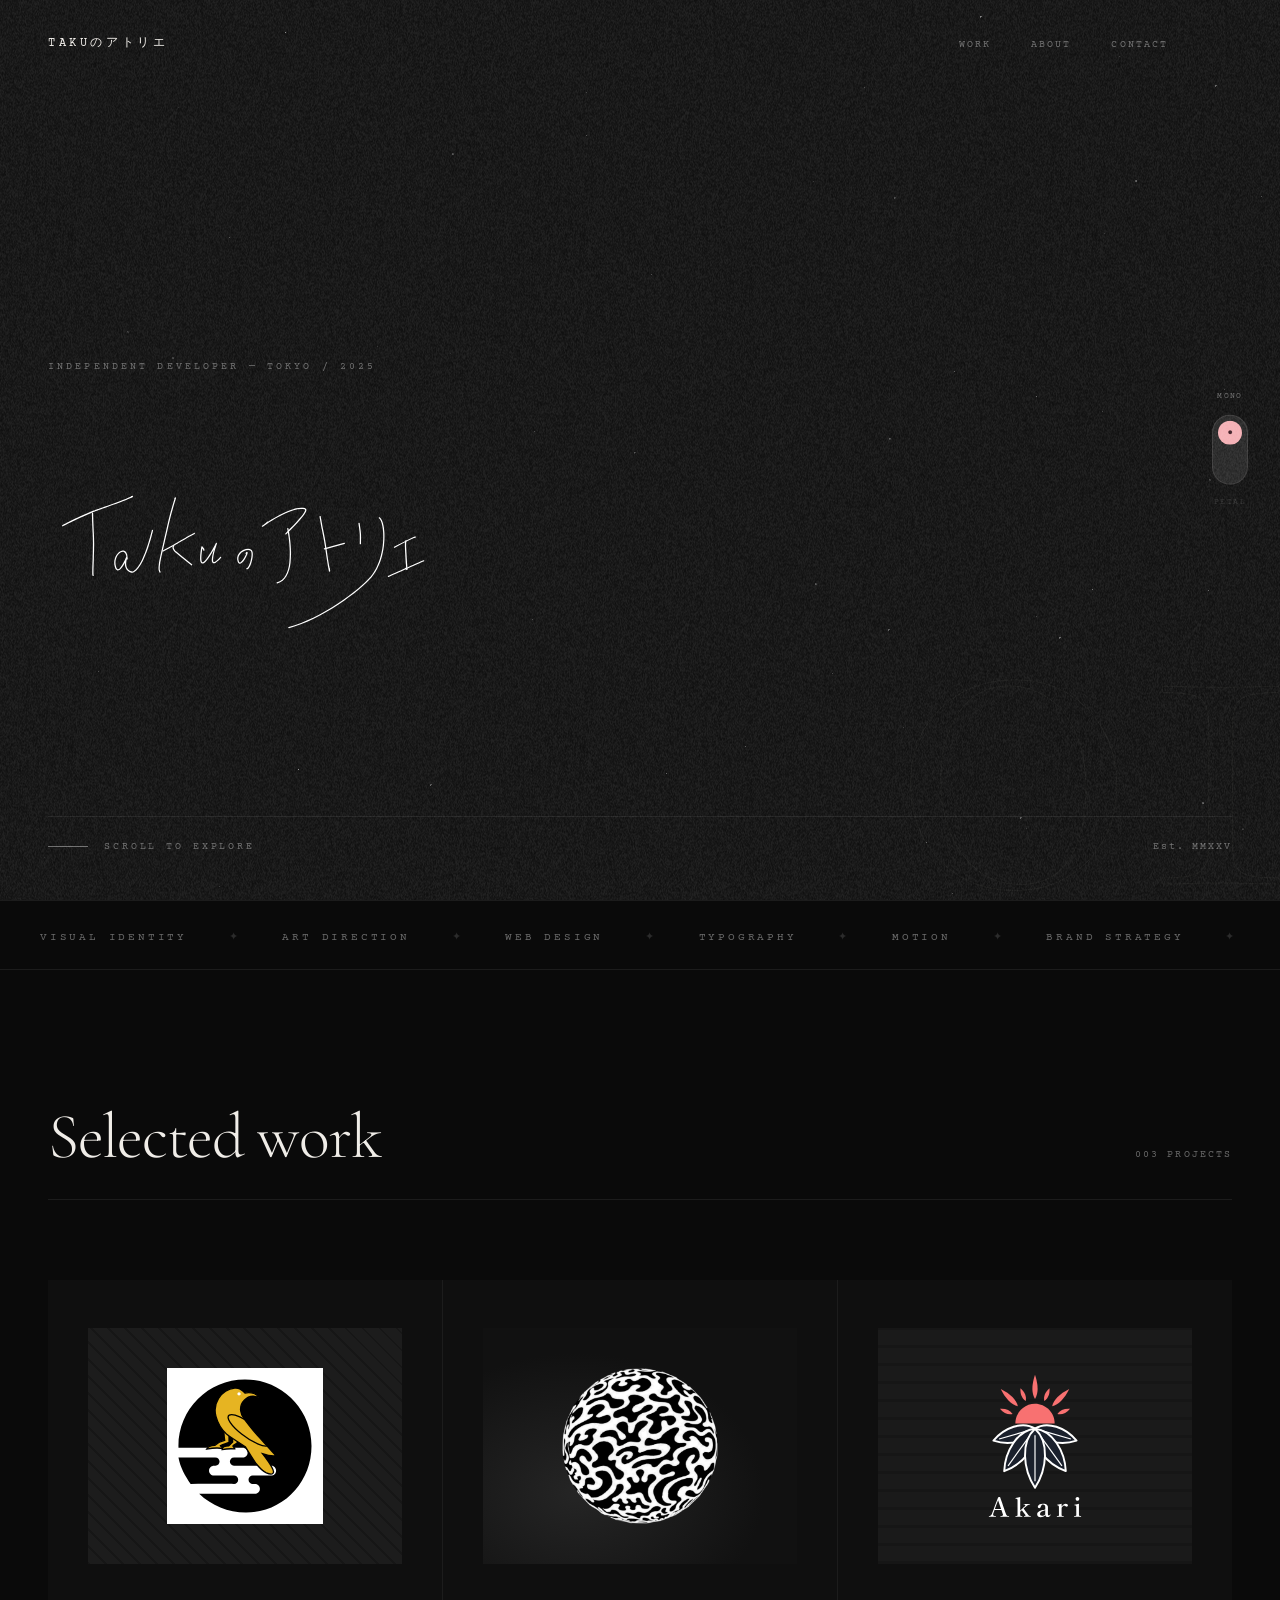
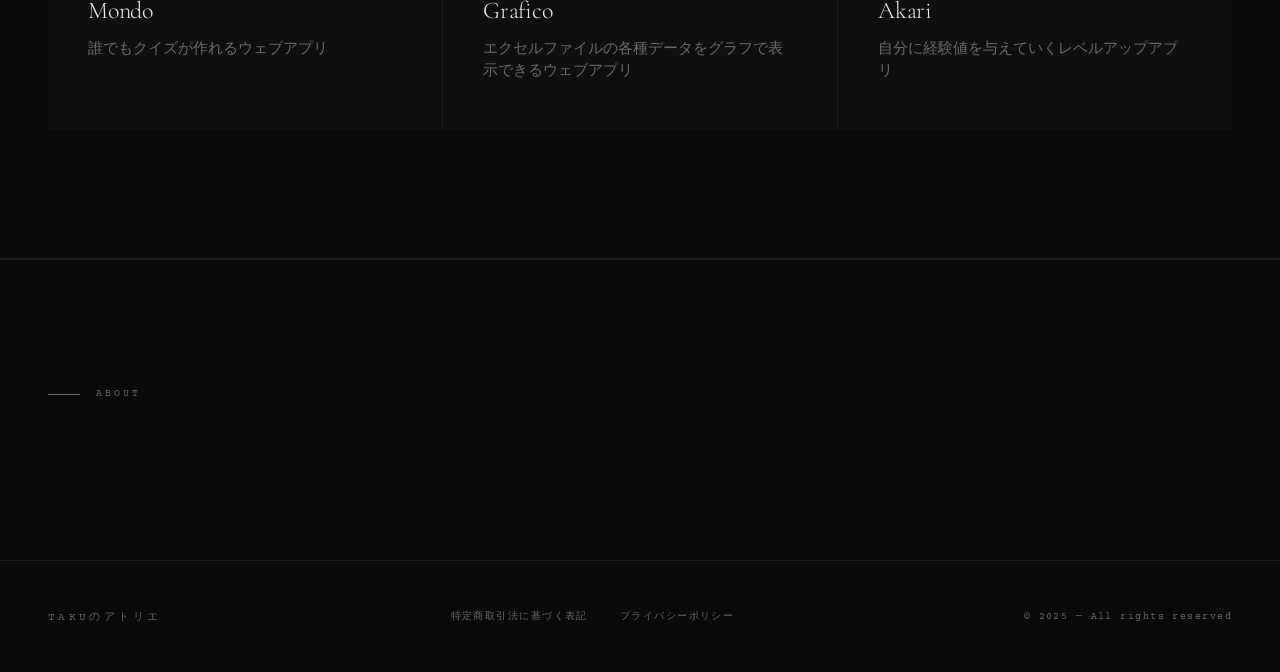
==== static/index.html @ 3f468be1 "Remove about section text and add observability configuration to wrangler.toml" ====
<!DOCTYPE html>
<html lang="ja" data-theme="mono">
<head>
<meta charset="UTF-8">
<meta name="viewport" content="width=device-width, initial-scale=1.0">
<title>Takuのアトリエ</title>
<link rel="icon" type="image/svg+xml" href="assets/taku_atelier_favicon.svg">
<link rel="stylesheet" href="common.css">
<style>
  @import url('https://fonts.googleapis.com/css2?family=Cormorant+Garamond:ital,wght@0,300;0,400;1,300&family=Courier+Prime:ital@0;1&display=swap');

  *, *::before, *::after { box-sizing: border-box; margin: 0; padding: 0; }

  /* ════════════════════════════════════
     THEME TOKENS
  ════════════════════════════════════ */
  :root {
    --dur: 0.7s;
    --ease: cubic-bezier(0.16, 1, 0.3, 1);
  }

  /* — Mono (dark) — */
  [data-theme="mono"] {
    --bg:        #0a0a0a;
    --bg-card:   #0f0f0f;
    --bg-hover:  #141414;
    --fg:        #f0ede8;
    --fg-mid:    #6a6a6a;
    --fg-light:  #c8c4bc;
    --border:    rgba(240,237,232,0.08);
    --border-md: rgba(240,237,232,0.12);
    --stroke:    rgba(240,237,232,0.04);
    --accent:    #f0ede8;
    --grain-op:  0.55;
    --card-img1: repeating-linear-gradient(45deg,#161616 0px,#161616 2px,#1c1c1c 2px,#1c1c1c 12px);
    --card-img2: radial-gradient(ellipse at 30% 70%, #252525, #111 60%);
    --card-img3: repeating-linear-gradient(0deg,#161616 0px,#161616 3px,#1a1a1a 3px,#1a1a1a 18px);
    --toggle-bg: #1e1e1e;
    --toggle-label: #888;
    --pill-bg: #f4aeb3;
    --pill-fg: #3a1820;
  }

  /* — Petal (pink) — */
  [data-theme="petal"] {
    --bg:        #faf0f1;
    --bg-card:   #f7e8ea;
    --bg-hover:  #f0dde0;
    --fg:        #2a1215;
    --fg-mid:    #9e7a7e;
    --fg-light:  #6b4048;
    --border:    rgba(42,18,21,0.08);
    --border-md: rgba(42,18,21,0.14);
    --stroke:    rgba(244,174,179,0.25);
    --accent:    #c2687a;
    --grain-op:  0.35;
    --card-img1: repeating-linear-gradient(45deg,#f0d8da 0px,#f0d8da 2px,#e8cdd0 2px,#e8cdd0 12px);
    --card-img2: radial-gradient(ellipse at 30% 70%, #f4c4c8, #edd8db 60%);
    --card-img3: repeating-linear-gradient(0deg,#f0d8da 0px,#f0d8da 3px,#e8cdd0 3px,#e8cdd0 18px);
    --toggle-bg: #f4aeb3;
    --toggle-label: #8b5058;
    --pill-bg: #2a1215;
    --pill-fg: #f4aeb3;
  }

  html { scroll-behavior: smooth; }

  body {
    background: var(--bg);
    color: var(--fg);
    font-family: 'Cormorant Garamond', Georgia, serif;
    font-weight: 300;
    overflow-x: hidden;
    transition: background var(--dur) var(--ease), color var(--dur) var(--ease);
  }

  /* ── Grain canvas ── */
  #grain-canvas {
    position: fixed;
    inset: 0;
    width: 100%;
    height: 100%;
    pointer-events: none;
    z-index: 9998;
    mix-blend-mode: screen;
    transition: opacity var(--dur);
  }
  [data-theme="mono"]  #grain-canvas { opacity: 0.13; }
  [data-theme="petal"] #grain-canvas { opacity: 0.08; }

  /* ── Dust canvas ── */
  #dust-canvas {
    position: fixed;
    inset: 0;
    width: 100%;
    height: 100%;
    pointer-events: none;
    z-index: 9999;
    mix-blend-mode: screen;
    transition: opacity var(--dur);
  }
  [data-theme="mono"]  #dust-canvas { opacity: 0.75; }
  [data-theme="petal"] #dust-canvas { opacity: 0.45; }

  /* ════════════════════════════════════
     THEME TOGGLE
  ════════════════════════════════════ */
  .theme-toggle {
    position: fixed;
    top: 50%;
    right: 2rem;
    transform: translateY(-50%);
    z-index: 500;
    display: flex;
    flex-direction: column;
    align-items: center;
    gap: 0.75rem;
  }

  .toggle-track {
    width: 36px;
    height: 70px;
    background: var(--toggle-bg);
    border-radius: 18px;
    position: relative;
    border: 1px solid var(--border-md);
    transition: background var(--dur) var(--ease), border-color var(--dur) var(--ease);
    overflow: hidden;
  }

  .toggle-track::before {
    content: '';
    position: absolute;
    inset: 0;
    background-image: url("data:image/svg+xml,%3Csvg xmlns='http://www.w3.org/2000/svg' width='100' height='100'%3E%3Cfilter id='n'%3E%3CfeTurbulence type='fractalNoise' baseFrequency='0.9' numOctaves='3'/%3E%3CfeColorMatrix type='saturate' values='0'/%3E%3C/filter%3E%3Crect width='100' height='100' filter='url(%23n)' opacity='0.12'/%3E%3C/svg%3E");
    opacity: 0.4;
    pointer-events: none;
  }

  .toggle-pill {
    position: absolute;
    width: 24px;
    height: 24px;
    border-radius: 50%;
    background: var(--pill-bg);
    left: 5px;
    top: 5px;
    transition: transform var(--dur) var(--ease), background var(--dur) var(--ease);
    display: flex;
    align-items: center;
    justify-content: center;
    font-size: 9px;
    color: var(--pill-fg);
    font-family: 'Courier Prime', monospace;
    font-weight: bold;
    letter-spacing: -0.05em;
    transition: transform var(--dur) var(--ease), background var(--dur) var(--ease), color var(--dur) var(--ease);
  }

  [data-theme="petal"] .toggle-pill {
    transform: translateY(36px);
  }

  .toggle-label {
    font-family: 'Courier Prime', monospace;
    font-size: 0.5rem;
    letter-spacing: 0.2em;
    text-transform: uppercase;
    color: var(--fg-mid);
    writing-mode: vertical-rl;
    transition: color var(--dur) var(--ease);
    white-space: nowrap;
  }

  /* Nav base styles (nav, .nav-logo, .nav-links) now live in common.css */

  /* ── Hero ── */
  .hero {
    min-height: 100vh;
    display: grid;
    grid-template-rows: 1fr auto;
    padding: 0 3rem 3rem;
    position: relative;
    overflow: hidden;
  }

  .hero-content {
    display: flex;
    flex-direction: column;
    justify-content: flex-end;
    padding-bottom: 4rem;
  }

  .hero-eyebrow {
    font-family: 'Courier Prime', monospace;
    font-size: 0.65rem;
    letter-spacing: 0.3em;
    text-transform: uppercase;
    color: var(--fg-mid);
    margin-bottom: 2rem;
    opacity: 0;
    animation: fadeUp 1s 0.3s forwards;
    transition: color var(--dur) var(--ease);
  }

  .hero-title {
    font-size: clamp(4rem, 12vw, 10rem);
    font-weight: 300;
    line-height: 0.88;
    letter-spacing: -0.02em;
    margin-bottom: 3rem;
  }

  .hero-title .line { display: block; overflow: hidden; }

  .hero-title .line span {
    display: block;
    opacity: 0;
    transform: translateY(100%);
    animation: slideUp 1s cubic-bezier(0.16,1,0.3,1) forwards;
  }

  .hero-title .line:nth-child(1) span { animation-delay: 0.5s; }
  .hero-title .line:nth-child(2) span { animation-delay: 0.65s; }

  /* ── Hero logo image (replaces "silence." line) ── */
  .hero-logo-img {
    display: block;
    width: 33vw;
    height: auto;
  }

  .hero-desc {
    max-width: 380px;
    font-size: 1rem;
    line-height: 1.8;
    color: var(--fg-light);
    opacity: 0;
    animation: fadeUp 1s 1.1s forwards;
    transition: color var(--dur) var(--ease);
  }

  .hero-bar {
    display: flex;
    justify-content: space-between;
    align-items: flex-end;
    border-top: 1px solid var(--border);
    padding-top: 1.5rem;
    opacity: 0;
    animation: fadeUp 1s 1.3s forwards;
    transition: border-color var(--dur) var(--ease);
  }

  .hero-scroll {
    font-family: 'Courier Prime', monospace;
    font-size: 0.6rem;
    letter-spacing: 0.3em;
    text-transform: uppercase;
    color: var(--fg-mid);
    display: flex;
    align-items: center;
    gap: 1rem;
    transition: color var(--dur) var(--ease);
  }

  .hero-scroll::before {
    content: '';
    display: block;
    width: 40px;
    height: 1px;
    background: var(--fg-mid);
    transform-origin: left;
    transition: background var(--dur) var(--ease);
  }

  .hero-year {
    font-family: 'Courier Prime', monospace;
    font-size: 0.6rem;
    letter-spacing: 0.2em;
    color: var(--fg-mid);
    transition: color var(--dur) var(--ease);
  }

  .bg-number {
    position: absolute;
    right: -0.05em;
    bottom: -0.15em;
    font-size: clamp(18rem, 40vw, 36rem);
    font-weight: 300;
    color: transparent;
    -webkit-text-stroke: 1px var(--stroke);
    line-height: 1;
    pointer-events: none;
    user-select: none;
    transition: -webkit-text-stroke-color var(--dur) var(--ease);
  }

  /* ── Marquee ── */
  .marquee-wrap {
    border-top: 1px solid var(--border);
    border-bottom: 1px solid var(--border);
    padding: 1.5rem 0;
    overflow: hidden;
    white-space: nowrap;
    transition: border-color var(--dur) var(--ease);
  }

  .marquee-track {
    display: inline-flex;
    animation: marquee 18s linear infinite;
  }

  .marquee-item {
    font-size: 0.7rem;
    letter-spacing: 0.25em;
    text-transform: uppercase;
    color: var(--fg-mid);
    padding: 0 2.5rem;
    font-family: 'Courier Prime', monospace;
    transition: color var(--dur) var(--ease);
  }

  .marquee-item span { margin: 0 2rem; opacity: 0.35; }

  @keyframes marquee {
    from { transform: translateX(0); }
    to { transform: translateX(-50%); }
  }

  /* ── Work Section ── */
  .section {
    padding: 8rem 3rem;
    position: relative;
  }

  .section-header {
    display: flex;
    justify-content: space-between;
    align-items: baseline;
    margin-bottom: 5rem;
    border-bottom: 1px solid var(--border);
    padding-bottom: 1.5rem;
    transition: border-color var(--dur) var(--ease);
  }

  .section-title {
    font-size: clamp(2.5rem, 5vw, 4rem);
    font-weight: 300;
    letter-spacing: -0.02em;
  }

  .section-count {
    font-family: 'Courier Prime', monospace;
    font-size: 0.65rem;
    letter-spacing: 0.2em;
    color: var(--fg-mid);
    transition: color var(--dur) var(--ease);
  }

  .works-grid {
    display: grid;
    grid-template-columns: repeat(3, 1fr);
    gap: 1px;
    background: var(--border);
    transition: background var(--dur) var(--ease);
  }

  .work-item {
    background: var(--bg-card);
    padding: 3rem 2.5rem;
    position: relative;
    overflow: hidden;
    display: block;
    color: inherit;
    text-decoration: none;
    transition: background var(--dur) var(--ease);
  }

  .work-item:hover { background: var(--bg-hover); }

  .work-item::after {
    content: '→';
    position: absolute;
    bottom: 2.5rem; right: 2.5rem;
    font-size: 1.2rem;
    opacity: 0;
    transform: translate(-8px, 8px);
    transition: opacity 0.3s, transform 0.3s;
    color: var(--accent);
  }

  .work-item:hover::after { opacity: 1; transform: translate(0,0); }

  .work-num {
    font-family: 'Courier Prime', monospace;
    font-size: 0.6rem;
    letter-spacing: 0.2em;
    color: var(--fg-mid);
    margin-bottom: 4rem;
    display: block;
    transition: color var(--dur) var(--ease);
  }

  .work-img {
    width: 100%;
    aspect-ratio: 4/3;
    margin-bottom: 2rem;
    position: relative;
    overflow: hidden;
    transition: all var(--dur) var(--ease);
  }

  .work-item:nth-child(1) .work-img { background: var(--card-img1); }
  .work-item:nth-child(2) .work-img { background: var(--card-img2); }
  .work-item:nth-child(3) .work-img { background: var(--card-img3); }

  .work-img img {
    width: 100%;
    height: 100%;
    object-fit: contain;
    padding: 2.5rem;
    display: block;
  }

  .work-title {
    font-size: 1.5rem;
    font-weight: 300;
    margin-bottom: 0.5rem;
    letter-spacing: -0.01em;
  }

  .work-tag {
    font-family: 'Courier Prime', monospace;
    font-size: 0.6rem;
    letter-spacing: 0.2em;
    color: var(--fg-mid);
    text-transform: uppercase;
    transition: color var(--dur) var(--ease);
  }

  .work-desc {
    font-size: 0.95rem;
    font-weight: 300;
    line-height: 1.5;
    color: var(--fg-mid);
    margin-top: 0.75rem;
    transition: color var(--dur) var(--ease);
  }

  /* ── About ── */
  .about-strip {
    padding: 8rem 3rem;
    display: grid;
    grid-template-columns: 1fr 1fr;
    gap: 8rem;
    align-items: center;
    border-top: 1px solid var(--border);
    transition: border-color var(--dur) var(--ease);
  }

  .about-left { position: sticky; top: 4rem; }

  .about-label {
    font-family: 'Courier Prime', monospace;
    font-size: 0.65rem;
    letter-spacing: 0.3em;
    text-transform: uppercase;
    color: var(--fg-mid);
    margin-bottom: 2rem;
    display: flex;
    align-items: center;
    gap: 1rem;
    transition: color var(--dur) var(--ease);
  }

  .about-label::before {
    content: '';
    display: inline-block;
    width: 2rem;
    height: 1px;
    background: var(--fg-mid);
    transition: background var(--dur) var(--ease);
  }

  .about-heading {
    font-size: clamp(2.5rem, 4vw, 3.5rem);
    font-weight: 300;
    line-height: 1.1;
    letter-spacing: -0.02em;
  }

  .about-heading em {
    font-style: italic;
    color: var(--fg-light);
    transition: color var(--dur) var(--ease);
  }

  .about-right p {
    font-size: 1.05rem;
    line-height: 1.9;
    color: var(--fg-light);
    margin-bottom: 2rem;
    transition: color var(--dur) var(--ease);
  }

  .about-right p:last-child { margin-bottom: 0; }

  /* ── Footer ── */
  footer {
    border-top: 1px solid var(--border);
    transition: border-color var(--dur) var(--ease);
  }

  /* ── Animations ── */
  @keyframes fadeUp {
    from { opacity: 0; transform: translateY(20px); }
    to   { opacity: 1; transform: translateY(0); }
  }

  @keyframes slideUp {
    from { opacity: 0; transform: translateY(100%); }
    to   { opacity: 1; transform: translateY(0); }
  }

  /* ── Scroll reveal ── */
  .reveal {
    opacity: 0;
    transform: translateY(30px);
    transition: opacity 0.8s var(--ease), transform 0.8s var(--ease);
  }
  .reveal.visible { opacity: 1; transform: none; }
  .reveal:nth-child(2) { transition-delay: 0.1s; }
  .reveal:nth-child(3) { transition-delay: 0.2s; }

  [data-theme="petal"] .bg-number {
    -webkit-text-stroke: 1px rgba(194,104,122,0.12);
  }
</style>
</head>
<body>

<canvas id="grain-canvas"></canvas>
<canvas id="dust-canvas"></canvas>
<!-- Theme Toggle -->
<div class="theme-toggle" id="themeToggle" title="テーマ切り替え">
  <div class="theme-badge" id="badgeTop">Mono</div>
  <div class="toggle-track" id="toggleTrack">
    <div class="toggle-pill" id="togglePill">●</div>
  </div>
  <div class="theme-badge" id="badgeBot">Petal</div>
</div>

<!-- Nav -->
<nav>
  <a href="#" class="nav-logo">Takuのアトリエ</a>
  <ul class="nav-links">
    <li><a href="#work">Work</a></li>
    <li><a href="about.html">About</a></li>
    <li><a href="contact.html">Contact</a></li>
  </ul>
</nav>

<!-- Hero -->
<section class="hero">
  <div class="hero-content">
    <p class="hero-eyebrow">Independent Developer — Tokyo / 2025</p>
    <h1 class="hero-title">
      <span class="line"><img src="assets/taku_atelier-white.svg" alt="Taku Atelier logo" class="hero-logo-img"></span>
    </h1>
  </div>
  <div class="hero-bar">
    <div class="hero-scroll">Scroll to explore</div>
    <div class="hero-year">Est. MMXXV</div>
  </div>
  <div class="bg-number">01</div>
</section>

<!-- Marquee -->
<div class="marquee-wrap">
  <div class="marquee-track">
    <div class="marquee-item">Visual Identity <span>✦</span> Art Direction <span>✦</span> Web Design <span>✦</span> Typography <span>✦</span> Motion <span>✦</span> Brand Strategy <span>✦</span></div>
    <div class="marquee-item">Visual Identity <span>✦</span> Art Direction <span>✦</span> Web Design <span>✦</span> Typography <span>✦</span> Motion <span>✦</span> Brand Strategy <span>✦</span></div>
  </div>
</div>
<!-- Work -->
<section class="section" id="work">
  <div class="section-header">
    <h2 class="section-title">Selected work</h2>
    <span class="section-count">003 Projects</span>
  </div>
  <div class="works-grid">
    <div class="work-item reveal">
      <div class="work-img"><img src="assets/images/work/mondo/mondo_logo_copy.svg" alt="Mondo"></div>
      <h3 class="work-title">Mondo</h3>
      <p class="work-desc">誰でもクイズが作れるウェブアプリ</p>
    </div>
    <a class="work-item reveal" href="https://chart-generator-eight.vercel.app/" target="_blank" rel="noopener noreferrer">
      <div class="work-img"><img src="assets/images/work/grafico/grafico_logo_copy.svg" alt="Grafico"></div>
      <h3 class="work-title">Grafico</h3>
      <p class="work-desc">エクセルファイルの各種データをグラフで表示できるウェブアプリ</p>
    </a>
    <a class="work-item reveal" href="https://akari-le.com" target="_blank" rel="noopener noreferrer">
      <div class="work-img"><img src="assets/images/work/akari/akari_logo_full_fwhite_copy.svg" alt="Akari"></div>
      <h3 class="work-title">Akari</h3>
      <p class="work-desc">自分に経験値を与えていくレベルアップアプリ</p>
    </a>
  </div>
</section>

<!-- About -->
<div class="about-strip" id="about">
  <div class="about-left reveal">
    <p class="about-label">About</p>
  </div>
  <div class="about-right">

  </div>
</div>

<!-- Footer -->
<footer>
  <div class="footer-logo">Takuのアトリエ</div>
  <div class="footer-links">
    <a href="tokushoho.html">特定商取引法に基づく表記</a>
    <a href="privacy.html">プライバシーポリシー</a>
  </div>
  <div class="footer-copy">© 2025 — All rights reserved</div>
</footer>

<script>
  /* ════════════════════════════════
     GRAIN — softened pixel noise
  ════════════════════════════════ */
  const grainCanvas = document.getElementById('grain-canvas');
  const gctx = grainCanvas.getContext('2d');
  let grainW = 0, grainH = 0;

  const TILE = 512;
  const offA = new OffscreenCanvas(TILE, TILE);
  const offB = new OffscreenCanvas(TILE, TILE);
  const tctxA = offA.getContext('2d');
  const tctxB = offB.getContext('2d');

  function bakeNoiseTile(ctx) {
    const id = ctx.createImageData(TILE, TILE);
    const d  = id.data;
    for (let i = 0; i < d.length; i += 4) {
      // softer: bias toward mid-grays, not full white
      const v = (Math.random() * 180 + 30) | 0;
      d[i] = d[i+1] = d[i+2] = v;
      d[i+3] = 255;
    }
    ctx.putImageData(id, 0, 0);
  }

  function resizeGrain() {
    grainW = grainCanvas.width  = window.innerWidth;
    grainH = grainCanvas.height = window.innerHeight;
  }

  let grainFrame = 0;
  function drawGrain() {
    grainFrame++;
    const src = (grainFrame % 2 === 0) ? offA : offB;
    if (grainFrame % 2 === 0) bakeNoiseTile(tctxB);
    else                       bakeNoiseTile(tctxA);

    const pat = gctx.createPattern(src, 'repeat');
    gctx.clearRect(0, 0, grainW, grainH);
    gctx.save();
    gctx.translate((Math.random() - 0.5) * 4, (Math.random() - 0.5) * 4);
    gctx.fillStyle = pat;
    gctx.fillRect(-6, -6, grainW + 12, grainH + 12);
    gctx.restore();
  }

  window.addEventListener('resize', resizeGrain);
  resizeGrain();
  bakeNoiseTile(tctxA);
  bakeNoiseTile(tctxB);

  /* ════════════════════════════════════════════
     FILM DUST — noise-texture instantaneous
     毎フレーム ImageData に直接焼き込む方式。
     スポット・斑点・スクラッチすべてピクセル単位。
  ════════════════════════════════════════════ */
  const dustCanvas = document.getElementById('dust-canvas');
  const dctx = dustCanvas.getContext('2d');
  let dustW = 0, dustH = 0;
  let dustID = null; // reusable ImageData

  function resizeDust() {
    dustW = dustCanvas.width  = window.innerWidth;
    dustH = dustCanvas.height = window.innerHeight;
    dustID = dctx.createImageData(dustW, dustH);
  }

  // ── Scratch state (persists across frames) ──
  const MAX_SCRATCHES = 4;
  const scratches = [];

  function maybeSpawnScratch() {
    if (scratches.length < MAX_SCRATCHES && Math.random() < 0.005) {
      const x = (Math.random() * dustW) | 0;
      scratches.push({
        x,
        life:    (Math.random() * 5 + 1) | 0,   // 1–6 frames — almost instant
        age:     0,
        width:   Math.random() < 0.6 ? 1 : 2,
        brightness: Math.random() * 140 + 80,    // 80–220
        warp:    (Math.random() - 0.5) * 0.8,    // slight x drift per row
      });
    }
  }

  // ── Spot-blotch state (1-frame flashes) ──
  // Each frame we decide fresh how many spots to paint — no persistence needed.

  // ── Vignette: pre-baked as a Float32 alpha mask ──
  let vignetteMask = null;
  function bakeVignette() {
    vignetteMask = new Float32Array(dustW * dustH);
    const cx = dustW / 2, cy = dustH / 2;
    const maxR = Math.sqrt(cx * cx + cy * cy);
    for (let y = 0; y < dustH; y++) {
      for (let x = 0; x < dustW; x++) {
        const dx = x - cx, dy = y - cy;
        const d  = Math.sqrt(dx * dx + dy * dy) / maxR;
        // starts darkening at ~65% radius
        const v  = d < 0.65 ? 0 : Math.min(1, ((d - 0.65) / 0.35) ** 1.6) * 0.58;
        vignetteMask[y * dustW + x] = v;
      }
    }
  }

  // ── Main draw ──
  let dustFrame = 0;

  function drawDust() {
    dustFrame++;
    const d = dustID.data;

    // 1. Clear to transparent black
    d.fill(0);

    // 2. Noise-based instantaneous dust blotches
    //    Sparse hot pixels that change every frame — "chemical" grain look
    const SPOT_DENSITY = 0.000055; // fraction of pixels that can pop
    const totalPx = dustW * dustH;
    const spotCount = (totalPx * SPOT_DENSITY * (Math.random() * 0.7 + 0.4)) | 0;

    for (let s = 0; s < spotCount; s++) {
      const px = (Math.random() * totalPx) | 0;
      // size: 70% single pixel, 20% 2x2 blob, 10% irregular 3-pixel cluster
      const roll = Math.random();
      const bright = (Math.random() * 160 + 80) | 0; // 80–240

      if (roll < 0.70) {
        // single hot pixel
        const i = px * 4;
        if (i + 3 < d.length) {
          d[i] = d[i+1] = d[i+2] = bright;
          d[i+3] = (Math.random() * 180 + 60) | 0;
        }
      } else if (roll < 0.90) {
        // 2×2 blob
        const bx = px % dustW, by = (px / dustW) | 0;
        for (let dy = 0; dy < 2; dy++) {
          for (let dx = 0; dx < 2; dx++) {
            const nx = bx + dx, ny = by + dy;
            if (nx < dustW && ny < dustH) {
              const i = (ny * dustW + nx) * 4;
              d[i] = d[i+1] = d[i+2] = bright;
              d[i+3] = (Math.random() * 140 + 60) | 0;
            }
          }
        }
      } else {
        // irregular 3-pixel L-shape cluster
        const bx = px % dustW, by = (px / dustW) | 0;
        const offsets = [[0,0],[1,0],[0,1]];
        for (const [dx, dy] of offsets) {
          const nx = bx + dx, ny = by + dy;
          if (nx < dustW && ny < dustH) {
            const i = (ny * dustW + nx) * 4;
            d[i] = d[i+1] = d[i+2] = bright;
            d[i+3] = (Math.random() * 120 + 80) | 0;
          }
        }
      }
    }

    // 3. Hair scratches — written directly into ImageData row by row
    maybeSpawnScratch();
    for (let si = scratches.length - 1; si >= 0; si--) {
      const sc = scratches[si];
      sc.age++;

      // opacity: flash in for 1 frame, then decay
      const alpha = sc.age === 1
        ? (Math.random() * 80 + 160) | 0
        : Math.max(0, 255 - sc.age * 60) | 0;

      if (alpha > 0) {
        const b = sc.brightness | 0;
        for (let y = 0; y < dustH; y++) {
          // slight warp
          const x = Math.min(dustW - 1, Math.max(0, (sc.x + y * sc.warp) | 0));
          for (let w = 0; w < sc.width; w++) {
            const nx = x + w;
            if (nx < dustW) {
              const i = (y * dustW + nx) * 4;
              // additive — brighter than existing pixels
              d[i]   = Math.min(255, d[i]   + b);
              d[i+1] = Math.min(255, d[i+1] + b);
              d[i+2] = Math.min(255, d[i+2] + b);
              d[i+3] = Math.min(255, d[i+3] + alpha);
            }
          }
        }
      }

      if (sc.age >= sc.life) scratches.splice(si, 1);
    }

    // 4. Vignette — multiply alpha toward black at edges
    if (vignetteMask) {
      for (let i = 0; i < dustW * dustH; i++) {
        const vm = vignetteMask[i];
        if (vm > 0) {
          // Paint dark vignette directly; use normal blend via alpha
          const base = i * 4;
          // Composite: reduce existing brightness + add dark
          const darken = vm * 140;
          // Write a dark semi-transparent pixel (will screen-blend with site bg)
          // We use a separate approach: write as low-brightness pixel that
          // subtracts via the surrounding transparent black
          // Actually for screen blend, dark = invisible; use multiply trick via CSS instead.
          // So we just slightly reduce any existing dust pixel brightness here.
          if (d[base + 3] > 0) {
            d[base]   = Math.max(0, d[base]   - darken) | 0;
            d[base+1] = Math.max(0, d[base+1] - darken) | 0;
            d[base+2] = Math.max(0, d[base+2] - darken) | 0;
          }
        }
      }
    }

    dctx.putImageData(dustID, 0, 0);
  }

  window.addEventListener('resize', () => { resizeDust(); bakeVignette(); });
  resizeDust();
  bakeVignette();

  (function loop() {
    drawGrain();
    drawDust();
    requestAnimationFrame(loop);
  })();

  /* ── Theme Toggle ── */
  const html        = document.documentElement;
  const toggleTrack = document.getElementById('toggleTrack');
  const badgeTop    = document.getElementById('badgeTop');
  const badgeBot    = document.getElementById('badgeBot');

  let currentTheme = 'mono';

  function setTheme(theme) {
    currentTheme = theme;
    html.setAttribute('data-theme', theme);
    badgeTop.style.opacity = theme === 'mono'  ? '1'   : '0.35';
    badgeBot.style.opacity = theme === 'petal' ? '1'   : '0.35';
    localStorage.setItem('atelier-theme', theme);
  }

  setTheme(localStorage.getItem('atelier-theme') || 'mono');

  toggleTrack.addEventListener('click', () => {
    setTheme(currentTheme === 'mono' ? 'petal' : 'mono');
  });

  /* ── Scroll reveal ── */
  const reveals = document.querySelectorAll('.reveal');
  const io = new IntersectionObserver(entries => {
    entries.forEach(e => {
      if (e.isIntersecting) { e.target.classList.add('visible'); io.unobserve(e.target); }
    });
  }, { threshold: 0.15 });
  reveals.forEach(el => io.observe(el));
</script>
</body>
</html>
---- static/common.css ----
/*
 * common.css — Shared chrome styles for Takuのアトリエ
 *
 * Used by index.html, about.html, contact.html, privacy.html, and
 * tokushoho.html. Covers: reset, theme tokens (Mono/Petal), base
 * typography, nav, theme toggle widget, page hero, generic section
 * layout, info list / business list / profile content components,
 * and footer.
 *
 * Each page keeps its own Google Fonts @import (font sets differ
 * slightly per page) and any page-specific layout in its own
 * <style> block, loaded after this stylesheet.
 */

*, *::before, *::after { box-sizing: border-box; margin: 0; padding: 0; }

/* ════════════════════════════════════
   THEME TOKENS
════════════════════════════════════ */
:root {
  --dur: 0.7s;
  --ease: cubic-bezier(0.16, 1, 0.3, 1);
}

/* — Mono (dark) — */
[data-theme="mono"] {
  --bg:        #0a0a0a;
  --bg-card:   #0f0f0f;
  --bg-hover:  #141414;
  --fg:        #f0ede8;
  --fg-mid:    #6a6a6a;
  --fg-light:  #c8c4bc;
  --border:    rgba(240,237,232,0.08);
  --border-md: rgba(240,237,232,0.12);
  --stroke:    rgba(240,237,232,0.04);
  --accent:    #f0ede8;
  --toggle-bg: #1e1e1e;
  --toggle-label: #888;
  --pill-bg: #f4aeb3;
  --pill-fg: #3a1820;
  --required:  #e2534d;
  --success:   #8fbf9f;
}

/* — Petal (pink) — */
[data-theme="petal"] {
  --bg:        #faf0f1;
  --bg-card:   #f7e8ea;
  --bg-hover:  #f0dde0;
  --fg:        #2a1215;
  --fg-mid:    #9e7a7e;
  --fg-light:  #6b4048;
  --border:    rgba(42,18,21,0.08);
  --border-md: rgba(42,18,21,0.14);
  --stroke:    rgba(244,174,179,0.25);
  --accent:    #c2687a;
  --toggle-bg: #f4aeb3;
  --toggle-label: #8b5058;
  --pill-bg: #2a1215;
  --pill-fg: #f4aeb3;
  --required:  #c23b3b;
  --success:   #4f8f68;
}

html { scroll-behavior: smooth; }

body {
  background: var(--bg);
  color: var(--fg);
  font-family: 'Cormorant Garamond', Georgia, serif;
  font-weight: 300;
  overflow-x: hidden;
  transition: background var(--dur) var(--ease), color var(--dur) var(--ease);
}

/* ── Nav ── */
nav {
  position: fixed;
  top: 0; left: 0; right: 0;
  display: flex;
  justify-content: space-between;
  align-items: center;
  padding: 2rem 3rem;
  z-index: 100;
}

.nav-logo {
  font-family: 'Courier Prime', monospace;
  font-size: 0.75rem;
  letter-spacing: 0.3em;
  text-transform: uppercase;
  color: var(--fg);
  text-decoration: none;
  transition: color var(--dur) var(--ease);
}

.nav-links {
  display: flex;
  gap: 2.5rem;
  list-style: none;
  padding-right: 4rem; /* leave room for toggle */
}

.nav-links a {
  font-family: 'Courier Prime', monospace;
  font-size: 0.65rem;
  letter-spacing: 0.2em;
  text-transform: uppercase;
  color: var(--fg-mid);
  text-decoration: none;
  transition: color 0.3s;
  position: relative;
}

.nav-links a::after {
  content: '';
  position: absolute;
  bottom: -2px; left: 0;
  width: 0; height: 1px;
  background: var(--accent);
  transition: width 0.3s;
}

.nav-links a:hover { color: var(--fg); }
.nav-links a:hover::after { width: 100%; }
.nav-links a.active { color: var(--fg); }
.nav-links a.active::after { width: 100%; }

/* ── Theme Toggle ── */
.theme-toggle {
  position: fixed;
  top: 50%;
  right: 2rem;
  transform: translateY(-50%);
  z-index: 500;
  display: flex;
  flex-direction: column;
  align-items: center;
  gap: 0.75rem;
}

.toggle-track {
  width: 36px;
  height: 70px;
  background: var(--toggle-bg);
  border-radius: 18px;
  position: relative;
  cursor: pointer;
  border: 1px solid var(--border-md);
  transition: background var(--dur) var(--ease), border-color var(--dur) var(--ease);
  overflow: hidden;
}

.toggle-pill {
  position: absolute;
  width: 24px;
  height: 24px;
  border-radius: 50%;
  background: var(--pill-bg);
  left: 5px;
  top: 5px;
  display: flex;
  align-items: center;
  justify-content: center;
  font-size: 9px;
  color: var(--pill-fg);
  font-family: 'Courier Prime', monospace;
  font-weight: bold;
  letter-spacing: -0.05em;
  transition: transform var(--dur) var(--ease), background var(--dur) var(--ease), color var(--dur) var(--ease);
}

[data-theme="petal"] .toggle-pill {
  transform: translateY(36px);
}

.theme-badge {
  font-family: 'Courier Prime', monospace;
  font-size: 0.48rem;
  letter-spacing: 0.18em;
  text-transform: uppercase;
  color: var(--fg-mid);
  text-align: center;
  transition: color var(--dur) var(--ease);
  line-height: 1.6;
}

/* ── Page Header ── */
.page-hero {
  padding: 10rem 3rem 4rem;
  border-bottom: 1px solid var(--border);
  transition: border-color var(--dur) var(--ease);
}

.page-eyebrow {
  font-family: 'Courier Prime', monospace;
  font-size: 0.65rem;
  letter-spacing: 0.3em;
  text-transform: uppercase;
  color: var(--fg-mid);
  margin-bottom: 1.5rem;
  display: flex;
  align-items: center;
  gap: 1rem;
  transition: color var(--dur) var(--ease);
}

.page-eyebrow::before {
  content: '';
  display: inline-block;
  width: 2rem;
  height: 1px;
  background: var(--fg-mid);
  transition: background var(--dur) var(--ease);
}

.page-title {
  font-size: clamp(2.8rem, 6vw, 5rem);
  font-weight: 300;
  letter-spacing: -0.02em;
  margin-bottom: 1.5rem;
}

.page-title em {
  font-style: italic;
  color: var(--fg-light);
  transition: color var(--dur) var(--ease);
}

.page-desc {
  max-width: 480px;
  font-size: 1.05rem;
  line-height: 1.9;
  color: var(--fg-light);
  transition: color var(--dur) var(--ease);
}

/* ── Section ── */
.section {
  padding: 5rem 3rem;
  border-bottom: 1px solid var(--border);
  transition: border-color var(--dur) var(--ease);
}

.section-header {
  display: flex;
  justify-content: space-between;
  align-items: baseline;
  margin-bottom: 3rem;
}

.section-title {
  font-size: clamp(1.8rem, 3.5vw, 2.5rem);
  font-weight: 300;
  letter-spacing: -0.02em;
}

.section-count {
  font-family: 'Courier Prime', monospace;
  font-size: 0.65rem;
  letter-spacing: 0.2em;
  color: var(--fg-mid);
  text-transform: uppercase;
  transition: color var(--dur) var(--ease);
}

/* ── Basic info list ── */
.info-list {
  max-width: 720px;
  border-top: 1px solid var(--border);
  transition: border-color var(--dur) var(--ease);
}

.info-row {
  display: grid;
  grid-template-columns: 160px 1fr;
  gap: 2rem;
  padding: 1.5rem 0;
  border-bottom: 1px solid var(--border);
  transition: border-color var(--dur) var(--ease);
}

.info-row dt {
  font-family: 'Courier Prime', monospace;
  font-size: 0.65rem;
  letter-spacing: 0.2em;
  text-transform: uppercase;
  color: var(--fg-mid);
  transition: color var(--dur) var(--ease);
}

.info-row dd {
  font-size: 1.05rem;
  line-height: 1.8;
  color: var(--fg-light);
  transition: color var(--dur) var(--ease);
}

.info-row dd.info-sans {
  font-family: 'Noto Sans JP', 'Helvetica Neue', Arial, sans-serif;
  font-weight: 400;
  font-size: 1rem;
  letter-spacing: 0.01em;
}

.info-row dd a {
  color: inherit;
  text-decoration: none;
  border-bottom: 1px solid var(--border-md);
}

.info-pending {
  font-style: italic;
  color: var(--fg-mid);
}

/* ── Business list ── */
.business-list {
  list-style: none;
  max-width: 720px;
}

.business-list li {
  font-size: 1.2rem;
  line-height: 1.9;
  padding: 1.2rem 0;
  border-bottom: 1px solid var(--border);
  display: flex;
  align-items: baseline;
  gap: 1.5rem;
  color: var(--fg-light);
  transition: border-color var(--dur) var(--ease), color var(--dur) var(--ease);
}

.business-list li::before {
  content: '';
  font-family: 'Courier Prime', monospace;
  counter-increment: biz;
  font-size: 0.65rem;
  color: var(--fg-mid);
  letter-spacing: 0.1em;
}

.business-list { counter-reset: biz; }
.business-list li::before { content: counter(biz, decimal-leading-zero); }

/* ── Profile ── */
.profile-content {
  max-width: 720px;
}

.profile-content p {
  font-size: 1.05rem;
  line-height: 1.9;
  color: var(--fg-light);
  margin-bottom: 2rem;
  transition: color var(--dur) var(--ease);
}

.profile-content p:last-child { margin-bottom: 0; }

.profile-content strong {
  font-family: 'Courier Prime', monospace;
  font-size: 0.65rem;
  letter-spacing: 0.2em;
  text-transform: uppercase;
  font-weight: normal;
  color: var(--fg-mid);
  display: block;
  margin-bottom: 0.75rem;
}

/* ── Footer ── */
footer {
  padding: 3rem;
  display: flex;
  flex-wrap: wrap;
  justify-content: space-between;
  align-items: center;
  gap: 1rem 2rem;
}

.footer-logo {
  font-family: 'Courier Prime', monospace;
  font-size: 0.7rem;
  letter-spacing: 0.3em;
  text-transform: uppercase;
  opacity: 0.4;
}

.footer-links {
  display: flex;
  flex-wrap: wrap;
  gap: 0.75rem 2rem;
}

.footer-links a {
  font-family: 'Courier Prime', monospace;
  font-size: 0.6rem;
  letter-spacing: 0.15em;
  text-transform: uppercase;
  color: var(--fg-mid);
  text-decoration: none;
  transition: color 0.3s;
}

.footer-links a:hover { color: var(--fg); }

.footer-copy {
  font-family: 'Courier Prime', monospace;
  font-size: 0.6rem;
  letter-spacing: 0.15em;
  color: var(--fg-mid);
  transition: color var(--dur) var(--ease);
}
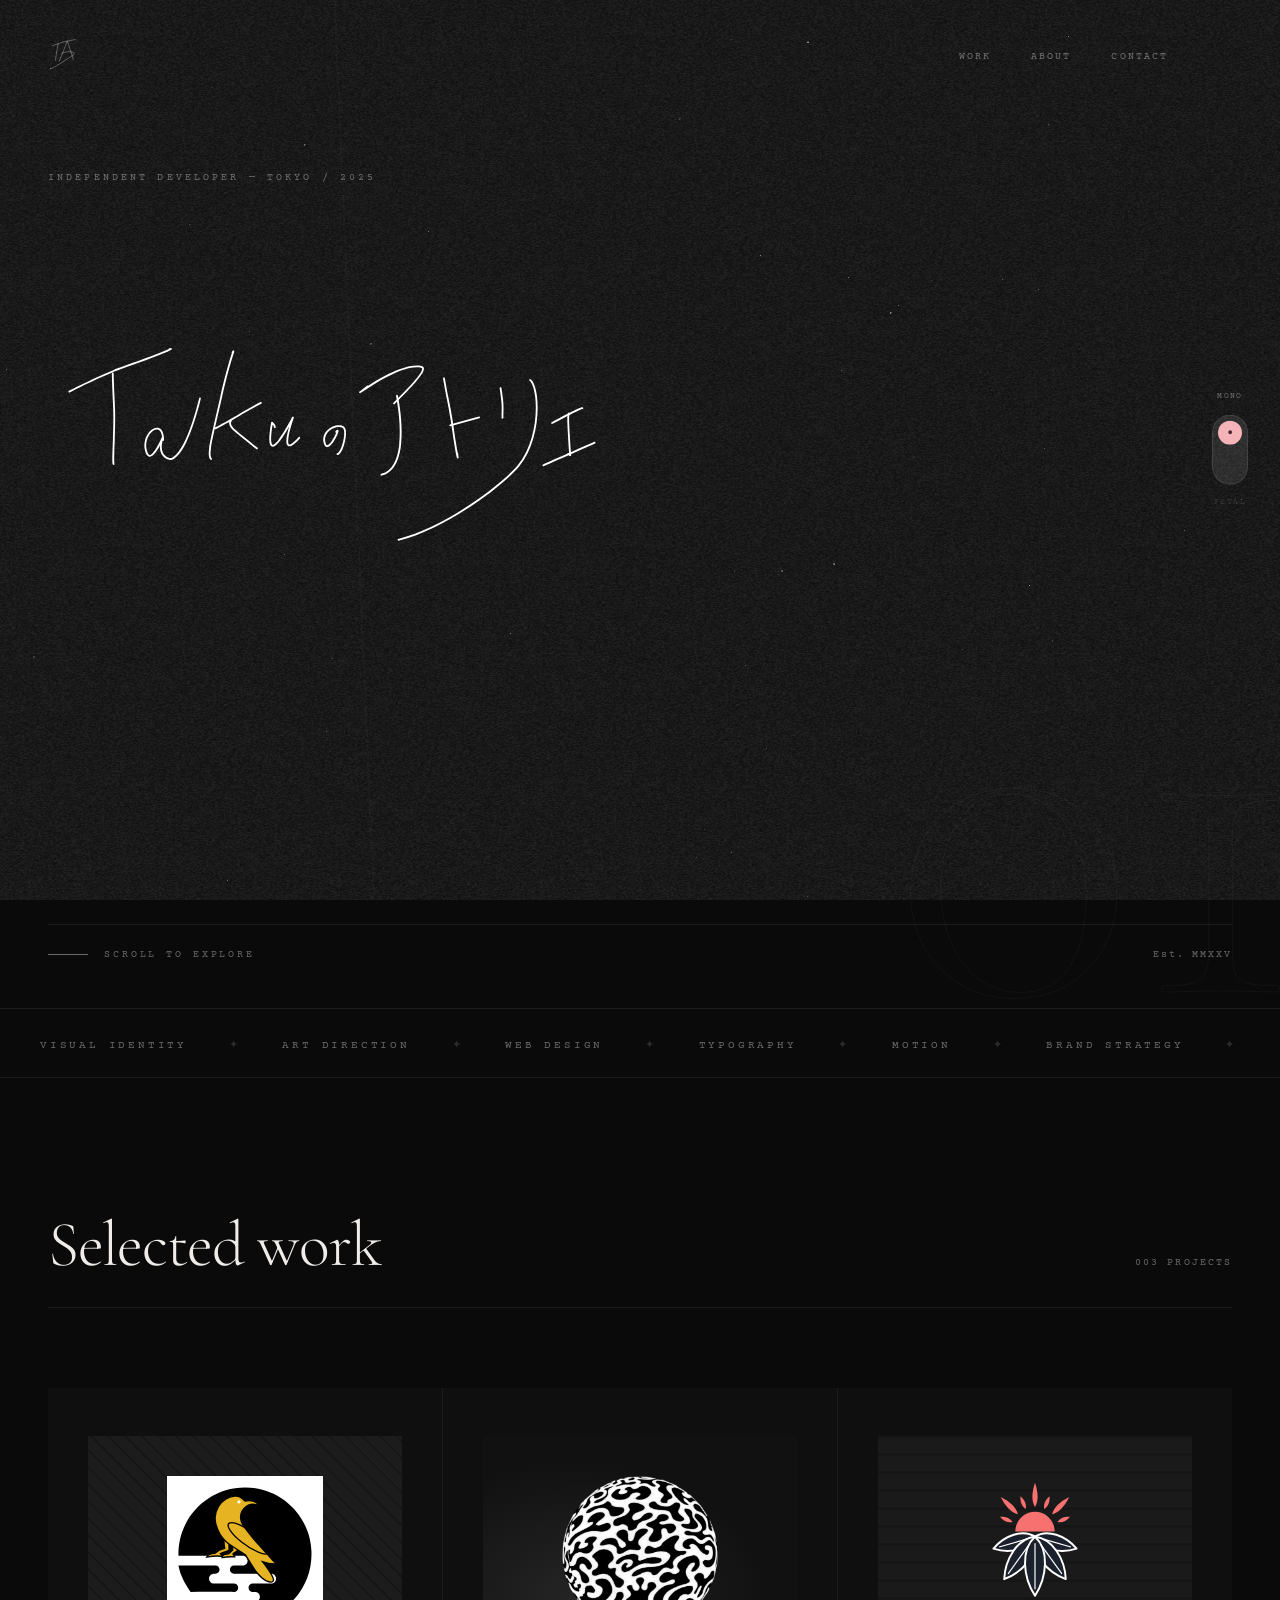
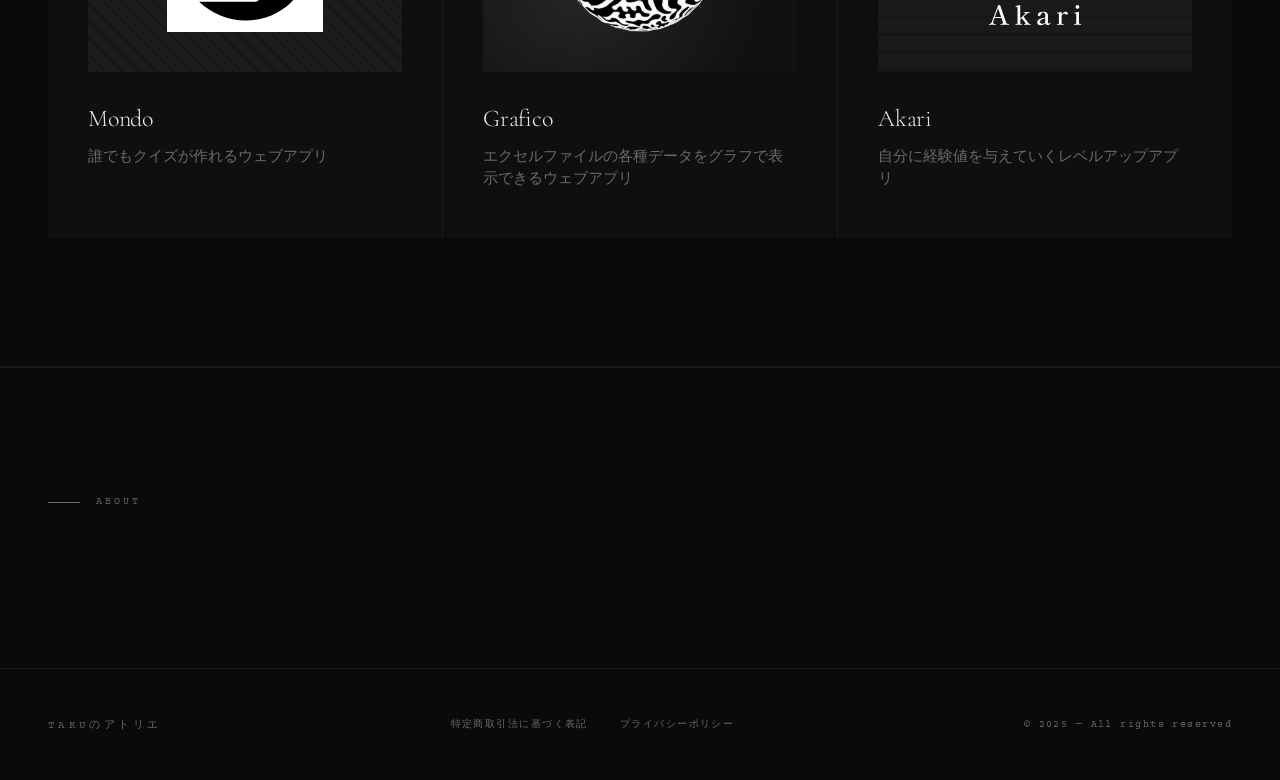
==== commit 9f4816a2: "モバイル画面幅時のレイアウトを調整" ====
--- a/static/index.html
+++ b/static/index.html
@@ -179,16 +179,17 @@
     min-height: 100vh;
     display: grid;
     grid-template-rows: 1fr auto;
-    padding: 0 3rem 3rem;
+    padding: 4rem 3rem 3rem;
     position: relative;
     overflow: hidden;
   }
 
+  /* Content now anchors near the top of the viewport instead of the
+     bottom, so the logo reads immediately below the nav. */
   .hero-content {
     display: flex;
     flex-direction: column;
-    justify-content: flex-end;
-    padding-bottom: 4rem;
+    justify-content: flex-start;
   }
 
   .hero-eyebrow {
@@ -223,10 +224,13 @@
   .hero-title .line:nth-child(1) span { animation-delay: 0.5s; }
   .hero-title .line:nth-child(2) span { animation-delay: 0.65s; }
 
-  /* ── Hero logo image (replaces "silence." line) ── */
+  /* ── Hero logo image (replaces "silence." line) ──
+     Sized with clamp() so it reads noticeably larger on every
+     viewport (mobile included) while staying capped on very wide
+     desktop screens. */
   .hero-logo-img {
     display: block;
-    width: 33vw;
+    width: clamp(220px, 48vw, 620px);
     height: auto;
   }
 
@@ -418,7 +422,10 @@
     width: 100%;
     height: 100%;
     object-fit: contain;
-    padding: 2.5rem;
+    /* Scales smoothly with viewport width instead of a fixed 2.5rem,
+       so the logo doesn't get crushed inside narrower mobile cards;
+       it still resolves to exactly 2.5rem from ~800px up. */
+    padding: clamp(0.75rem, 5vw, 2.5rem);
     display: block;
   }
 
@@ -445,6 +452,28 @@
     color: var(--fg-mid);
     margin-top: 0.75rem;
     transition: color var(--dur) var(--ease);
+  }
+
+  /* ── Work grid: mobile ──
+     Desktop keeps the 3-up grid untouched. Below 768px the 3 items
+     stay in a single row at a comfortable width each and become a
+     horizontally scrollable, snap-aligned strip instead of being
+     squeezed into equal thirds. */
+  @media (max-width: 768px) {
+    .works-grid {
+      display: flex;
+      grid-template-columns: none;
+      overflow-x: auto;
+      scroll-snap-type: x mandatory;
+      -webkit-overflow-scrolling: touch;
+      scrollbar-width: thin;
+    }
+
+    .work-item {
+      flex: 0 0 82%;
+      scroll-snap-align: start;
+      padding: 2.5rem 2rem;
+    }
   }
 
   /* ── About ── */
@@ -552,7 +581,7 @@
 
 <!-- Nav -->
 <nav>
-  <a href="#" class="nav-logo">Takuのアトリエ</a>
+  <a href="#" class="nav-logo"><img src="assets/taku_atelier_favicon.svg" alt="Takuのアトリエ" class="nav-logo-img"></a>
   <ul class="nav-links">
     <li><a href="#work">Work</a></li>
     <li><a href="about.html">About</a></li>
--- a/static/common.css
+++ b/static/common.css
@@ -73,25 +73,33 @@
   transition: background var(--dur) var(--ease), color var(--dur) var(--ease);
 }
 
-/* ── Nav ── */
+/* ── Nav ──
+   Not fixed/position:fixed on purpose — a fixed nav kept overlapping
+   page content (worst on narrow/mobile widths), so it now sits in
+   normal document flow at the top of each page. */
 nav {
-  position: fixed;
-  top: 0; left: 0; right: 0;
   display: flex;
   justify-content: space-between;
   align-items: center;
   padding: 2rem 3rem;
-  z-index: 100;
 }
 
 .nav-logo {
-  font-family: 'Courier Prime', monospace;
-  font-size: 0.75rem;
-  letter-spacing: 0.3em;
-  text-transform: uppercase;
-  color: var(--fg);
+  display: inline-flex;
   text-decoration: none;
-  transition: color var(--dur) var(--ease);
+}
+
+.nav-logo-img {
+  display: block;
+  height: 2.75rem;
+  width: auto;
+  transition: filter var(--dur) var(--ease);
+}
+
+/* Favicon mark is drawn with a black stroke; invert it to read as
+   light on the dark Mono theme background. */
+[data-theme="mono"] .nav-logo-img {
+  filter: invert(1);
 }
 
 .nav-links {
@@ -187,7 +195,9 @@
 
 /* ── Page Header ── */
 .page-hero {
-  padding: 10rem 3rem 4rem;
+  /* Top padding no longer needs to clear a fixed nav, so it matches
+     the bottom padding now that nav sits in normal flow. */
+  padding: 4rem 3rem;
   border-bottom: 1px solid var(--border);
   transition: border-color var(--dur) var(--ease);
 }
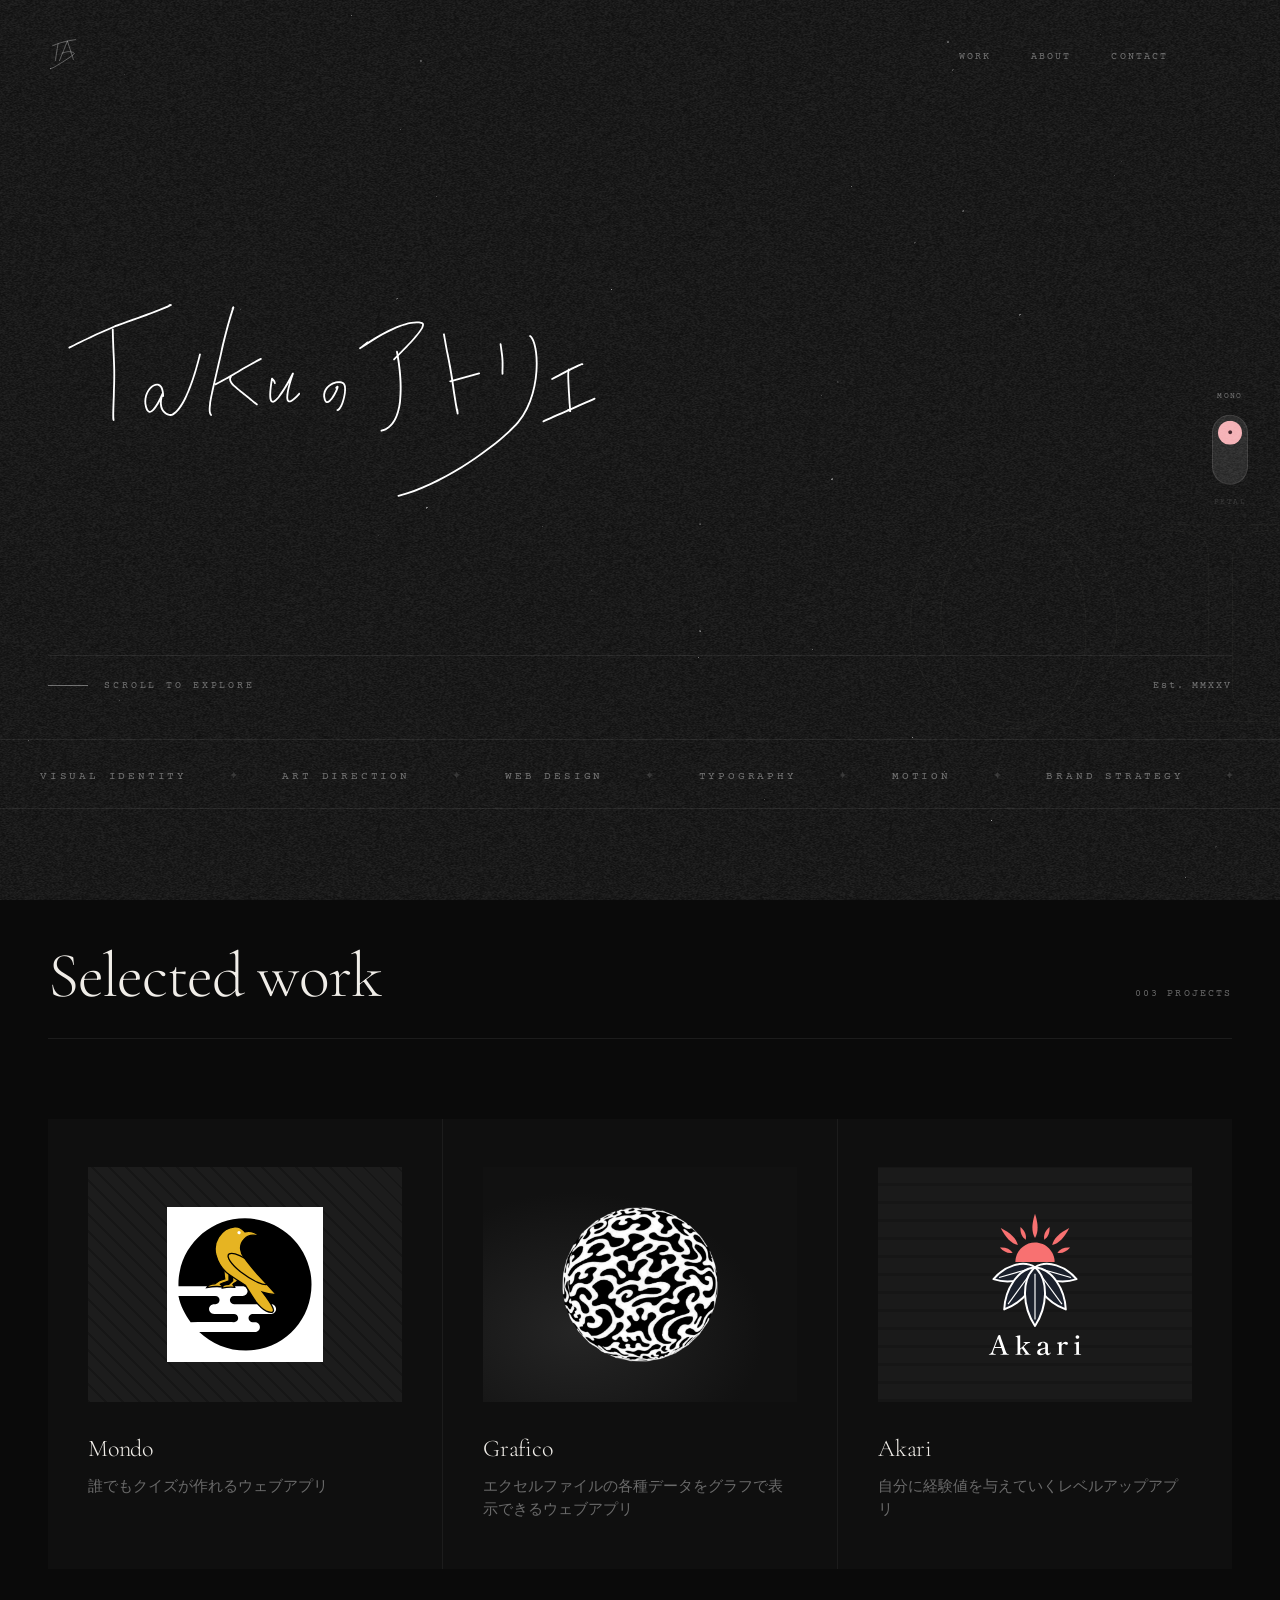
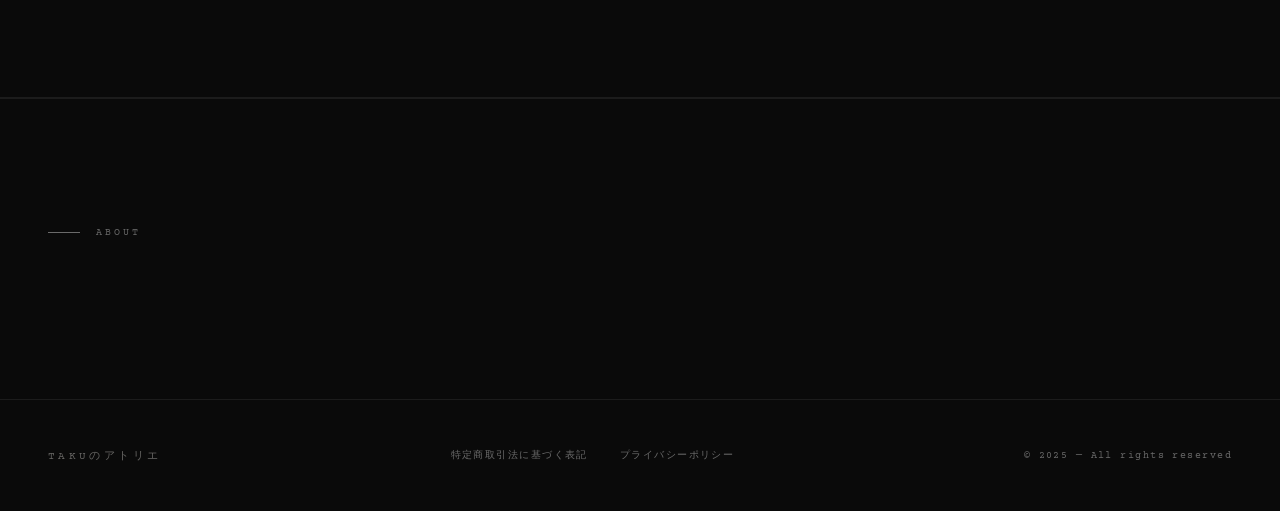
==== commit 3dfe7bc9: "- hero-content内のテキストを削除 - heroクラスのmin-heightを削除" ====
--- a/static/index.html
+++ b/static/index.html
@@ -176,7 +176,6 @@
 
   /* ── Hero ── */
   .hero {
-    min-height: 100vh;
     display: grid;
     grid-template-rows: 1fr auto;
     padding: 4rem 3rem 3rem;
@@ -592,7 +591,6 @@
 <!-- Hero -->
 <section class="hero">
   <div class="hero-content">
-    <p class="hero-eyebrow">Independent Developer — Tokyo / 2025</p>
     <h1 class="hero-title">
       <span class="line"><img src="assets/taku_atelier-white.svg" alt="Taku Atelier logo" class="hero-logo-img"></span>
     </h1>
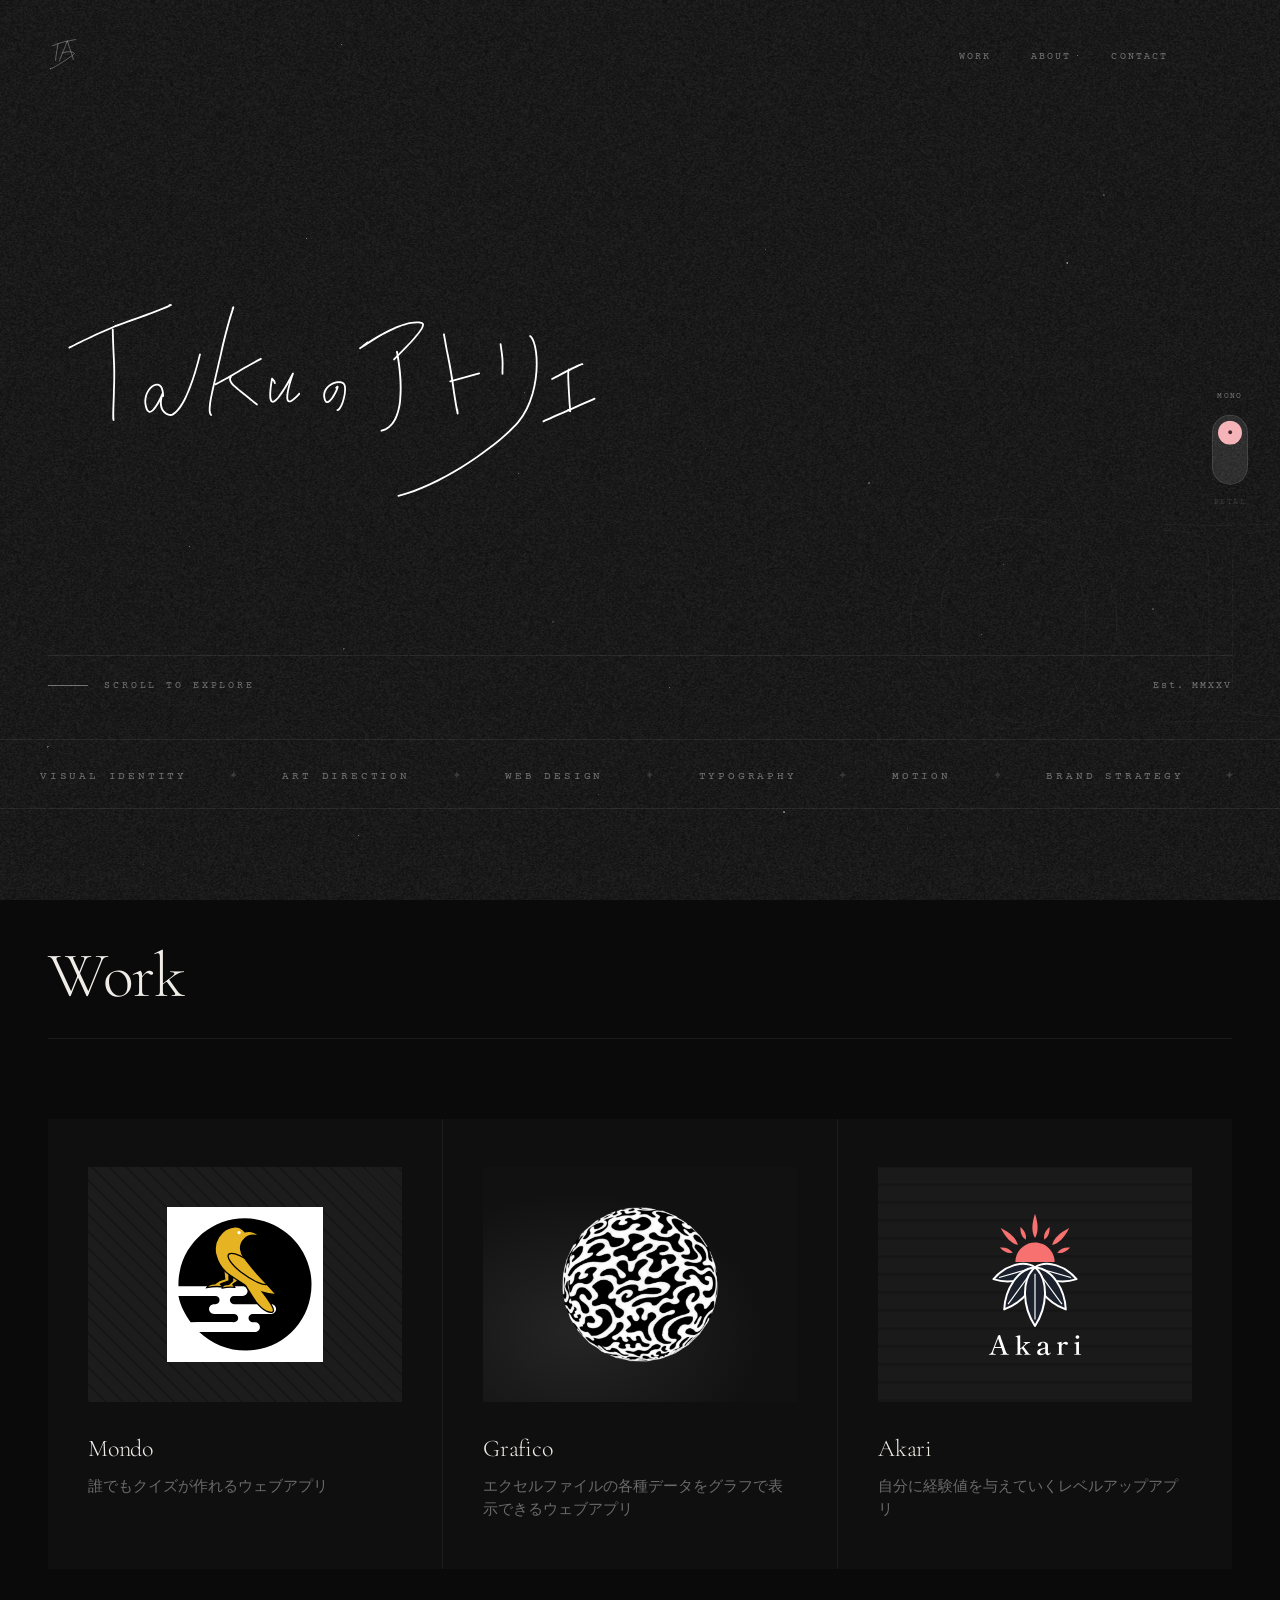
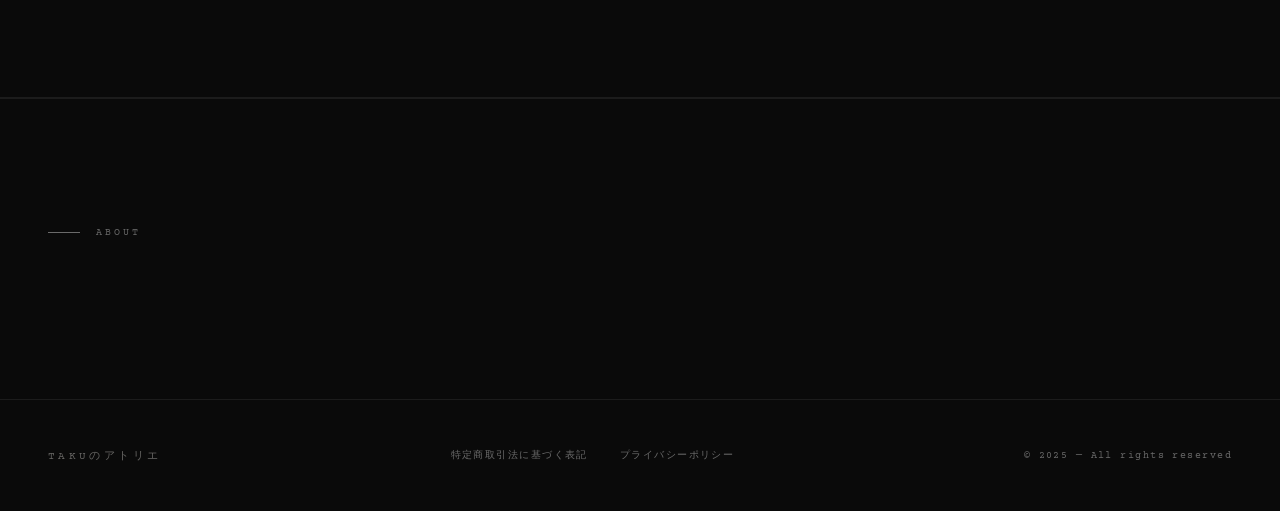
==== commit 22011c30: "ホーム画面の過去の実績のタイトル名を「Work」に変更" ====
--- a/static/index.html
+++ b/static/index.html
@@ -612,8 +612,7 @@
 <!-- Work -->
 <section class="section" id="work">
   <div class="section-header">
-    <h2 class="section-title">Selected work</h2>
-    <span class="section-count">003 Projects</span>
+    <h2 class="section-title">Work</h2>
   </div>
   <div class="works-grid">
     <div class="work-item reveal">
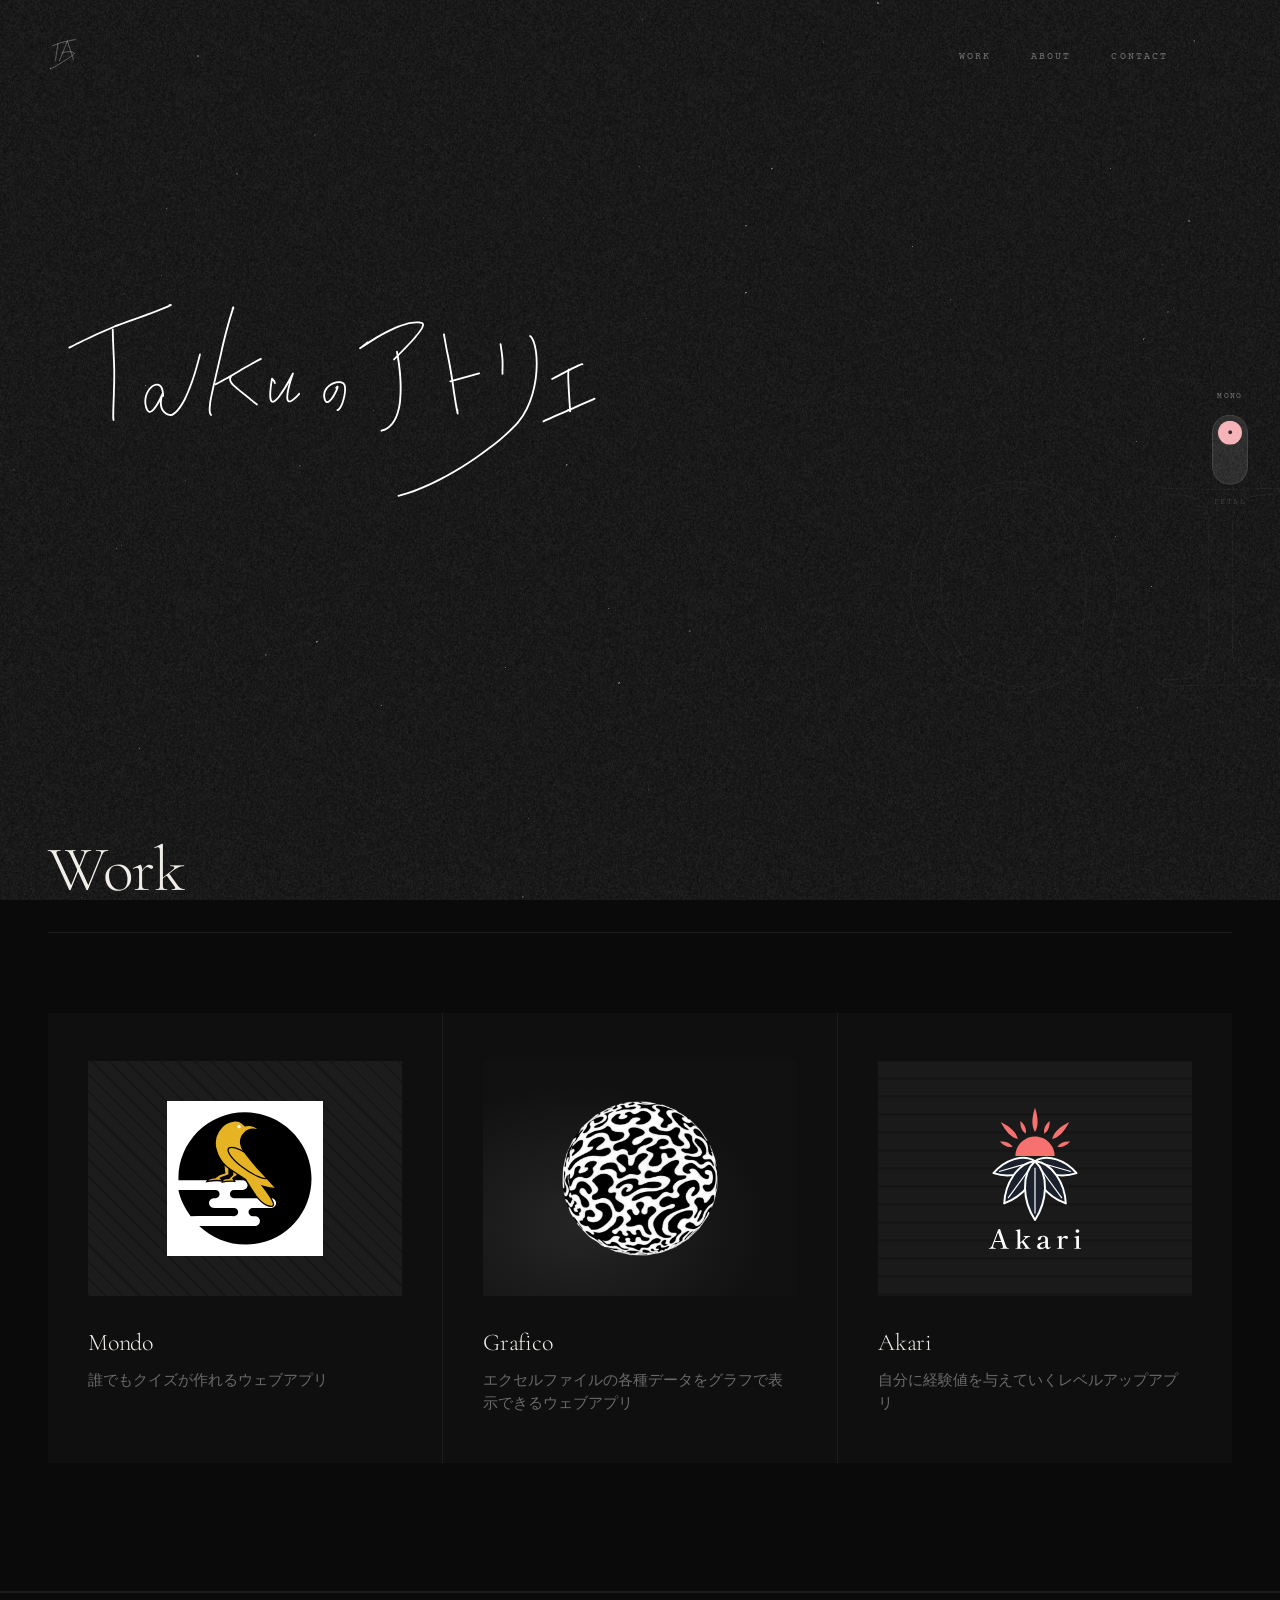
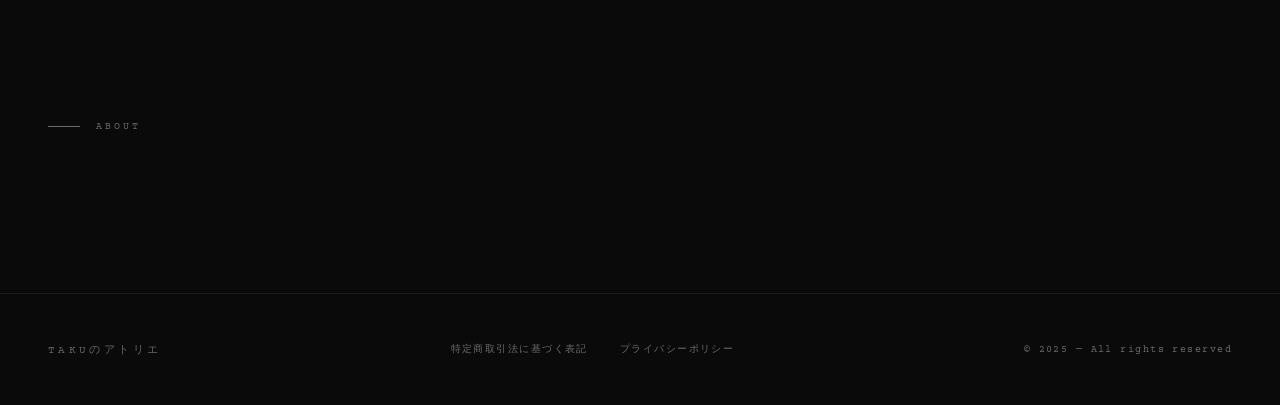
==== commit c864de69: "hero-barとmarquee要素を削除" ====
--- a/static/index.html
+++ b/static/index.html
@@ -254,35 +254,6 @@
     transition: border-color var(--dur) var(--ease);
   }
 
-  .hero-scroll {
-    font-family: 'Courier Prime', monospace;
-    font-size: 0.6rem;
-    letter-spacing: 0.3em;
-    text-transform: uppercase;
-    color: var(--fg-mid);
-    display: flex;
-    align-items: center;
-    gap: 1rem;
-    transition: color var(--dur) var(--ease);
-  }
-
-  .hero-scroll::before {
-    content: '';
-    display: block;
-    width: 40px;
-    height: 1px;
-    background: var(--fg-mid);
-    transform-origin: left;
-    transition: background var(--dur) var(--ease);
-  }
-
-  .hero-year {
-    font-family: 'Courier Prime', monospace;
-    font-size: 0.6rem;
-    letter-spacing: 0.2em;
-    color: var(--fg-mid);
-    transition: color var(--dur) var(--ease);
-  }
 
   .bg-number {
     position: absolute;
@@ -298,37 +269,6 @@
     transition: -webkit-text-stroke-color var(--dur) var(--ease);
   }
 
-  /* ── Marquee ── */
-  .marquee-wrap {
-    border-top: 1px solid var(--border);
-    border-bottom: 1px solid var(--border);
-    padding: 1.5rem 0;
-    overflow: hidden;
-    white-space: nowrap;
-    transition: border-color var(--dur) var(--ease);
-  }
-
-  .marquee-track {
-    display: inline-flex;
-    animation: marquee 18s linear infinite;
-  }
-
-  .marquee-item {
-    font-size: 0.7rem;
-    letter-spacing: 0.25em;
-    text-transform: uppercase;
-    color: var(--fg-mid);
-    padding: 0 2.5rem;
-    font-family: 'Courier Prime', monospace;
-    transition: color var(--dur) var(--ease);
-  }
-
-  .marquee-item span { margin: 0 2rem; opacity: 0.35; }
-
-  @keyframes marquee {
-    from { transform: translateX(0); }
-    to { transform: translateX(-50%); }
-  }
 
   /* ── Work Section ── */
   .section {
@@ -595,20 +535,9 @@
       <span class="line"><img src="assets/taku_atelier-white.svg" alt="Taku Atelier logo" class="hero-logo-img"></span>
     </h1>
   </div>
-  <div class="hero-bar">
-    <div class="hero-scroll">Scroll to explore</div>
-    <div class="hero-year">Est. MMXXV</div>
-  </div>
   <div class="bg-number">01</div>
 </section>
 
-<!-- Marquee -->
-<div class="marquee-wrap">
-  <div class="marquee-track">
-    <div class="marquee-item">Visual Identity <span>✦</span> Art Direction <span>✦</span> Web Design <span>✦</span> Typography <span>✦</span> Motion <span>✦</span> Brand Strategy <span>✦</span></div>
-    <div class="marquee-item">Visual Identity <span>✦</span> Art Direction <span>✦</span> Web Design <span>✦</span> Typography <span>✦</span> Motion <span>✦</span> Brand Strategy <span>✦</span></div>
-  </div>
-</div>
 <!-- Work -->
 <section class="section" id="work">
   <div class="section-header">
--- a/static/common.css
+++ b/static/common.css
@@ -320,7 +320,6 @@
 }
 
 .info-pending {
-  font-style: italic;
   color: var(--fg-mid);
 }
 
@@ -361,6 +360,7 @@
 
 .profile-content p {
   font-size: 1.05rem;
+  font-family: 'Noto Sans JP', 'Helvetica Neue', Arial, sans-serif;
   line-height: 1.9;
   color: var(--fg-light);
   margin-bottom: 2rem;
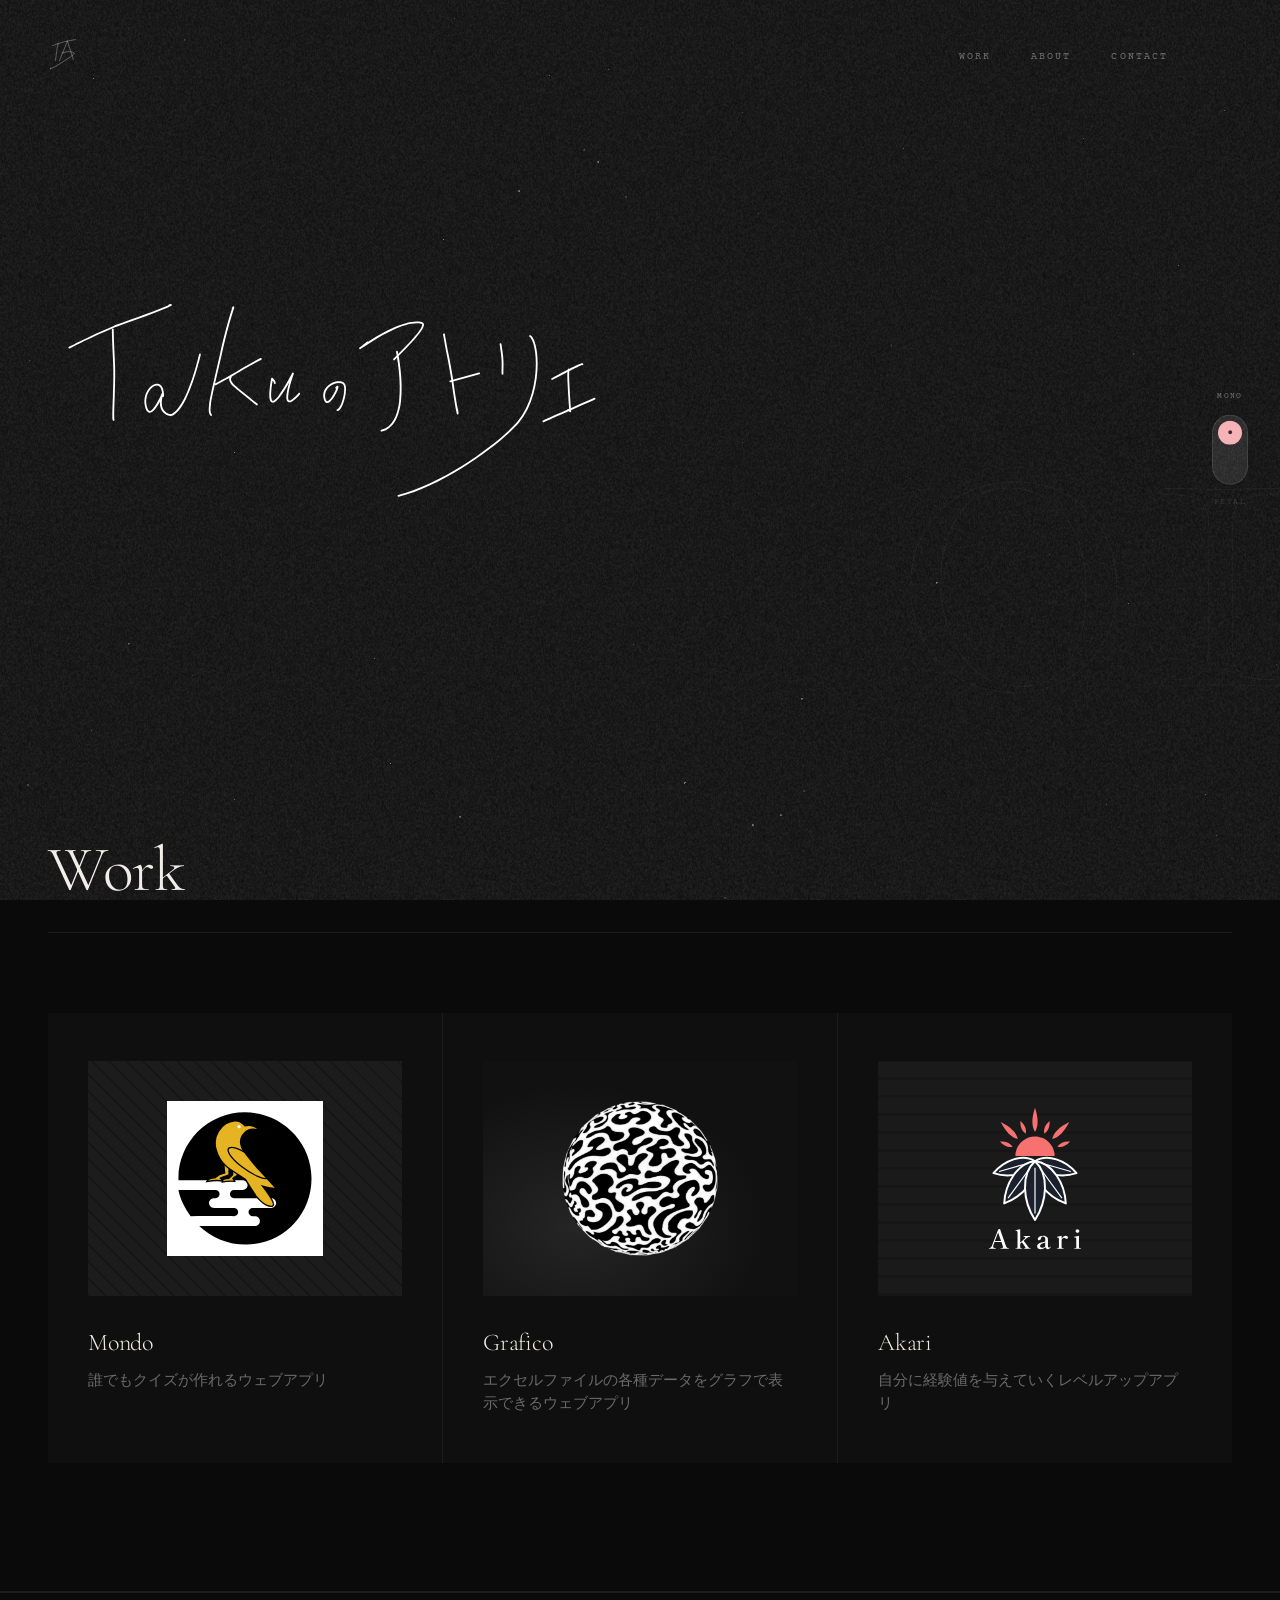
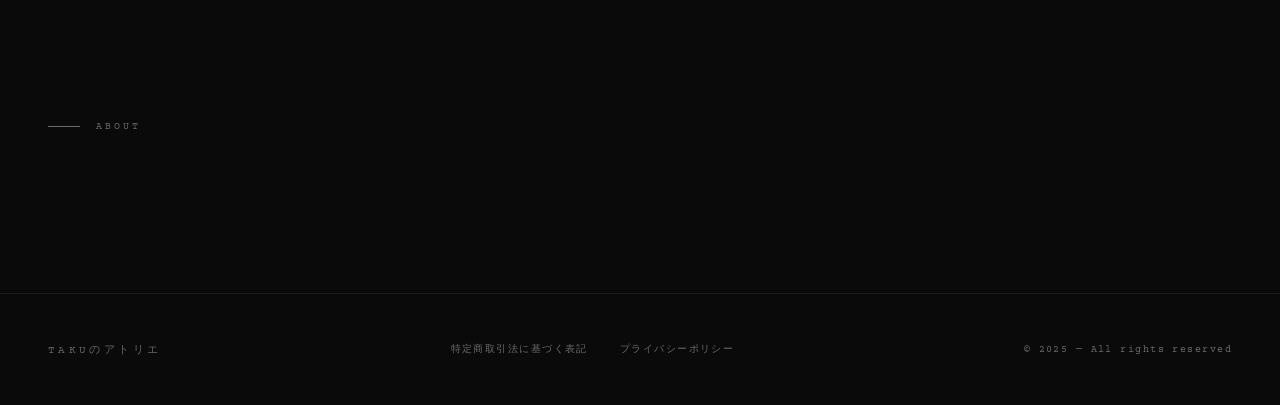
==== commit 03766feb: "work-item内mondoにvercelでデプロイした時のurlを貼付" ====
--- a/static/index.html
+++ b/static/index.html
@@ -544,11 +544,11 @@
     <h2 class="section-title">Work</h2>
   </div>
   <div class="works-grid">
-    <div class="work-item reveal">
+    <a class="work-item reveal" href="https://mondo-a8m264e1j-taku553s-projects.vercel.app/" target="_blank" rel="noopener noreferrer">
       <div class="work-img"><img src="assets/images/work/mondo/mondo_logo_copy.svg" alt="Mondo"></div>
       <h3 class="work-title">Mondo</h3>
       <p class="work-desc">誰でもクイズが作れるウェブアプリ</p>
-    </div>
+    </a>
     <a class="work-item reveal" href="https://chart-generator-eight.vercel.app/" target="_blank" rel="noopener noreferrer">
       <div class="work-img"><img src="assets/images/work/grafico/grafico_logo_copy.svg" alt="Grafico"></div>
       <h3 class="work-title">Grafico</h3>
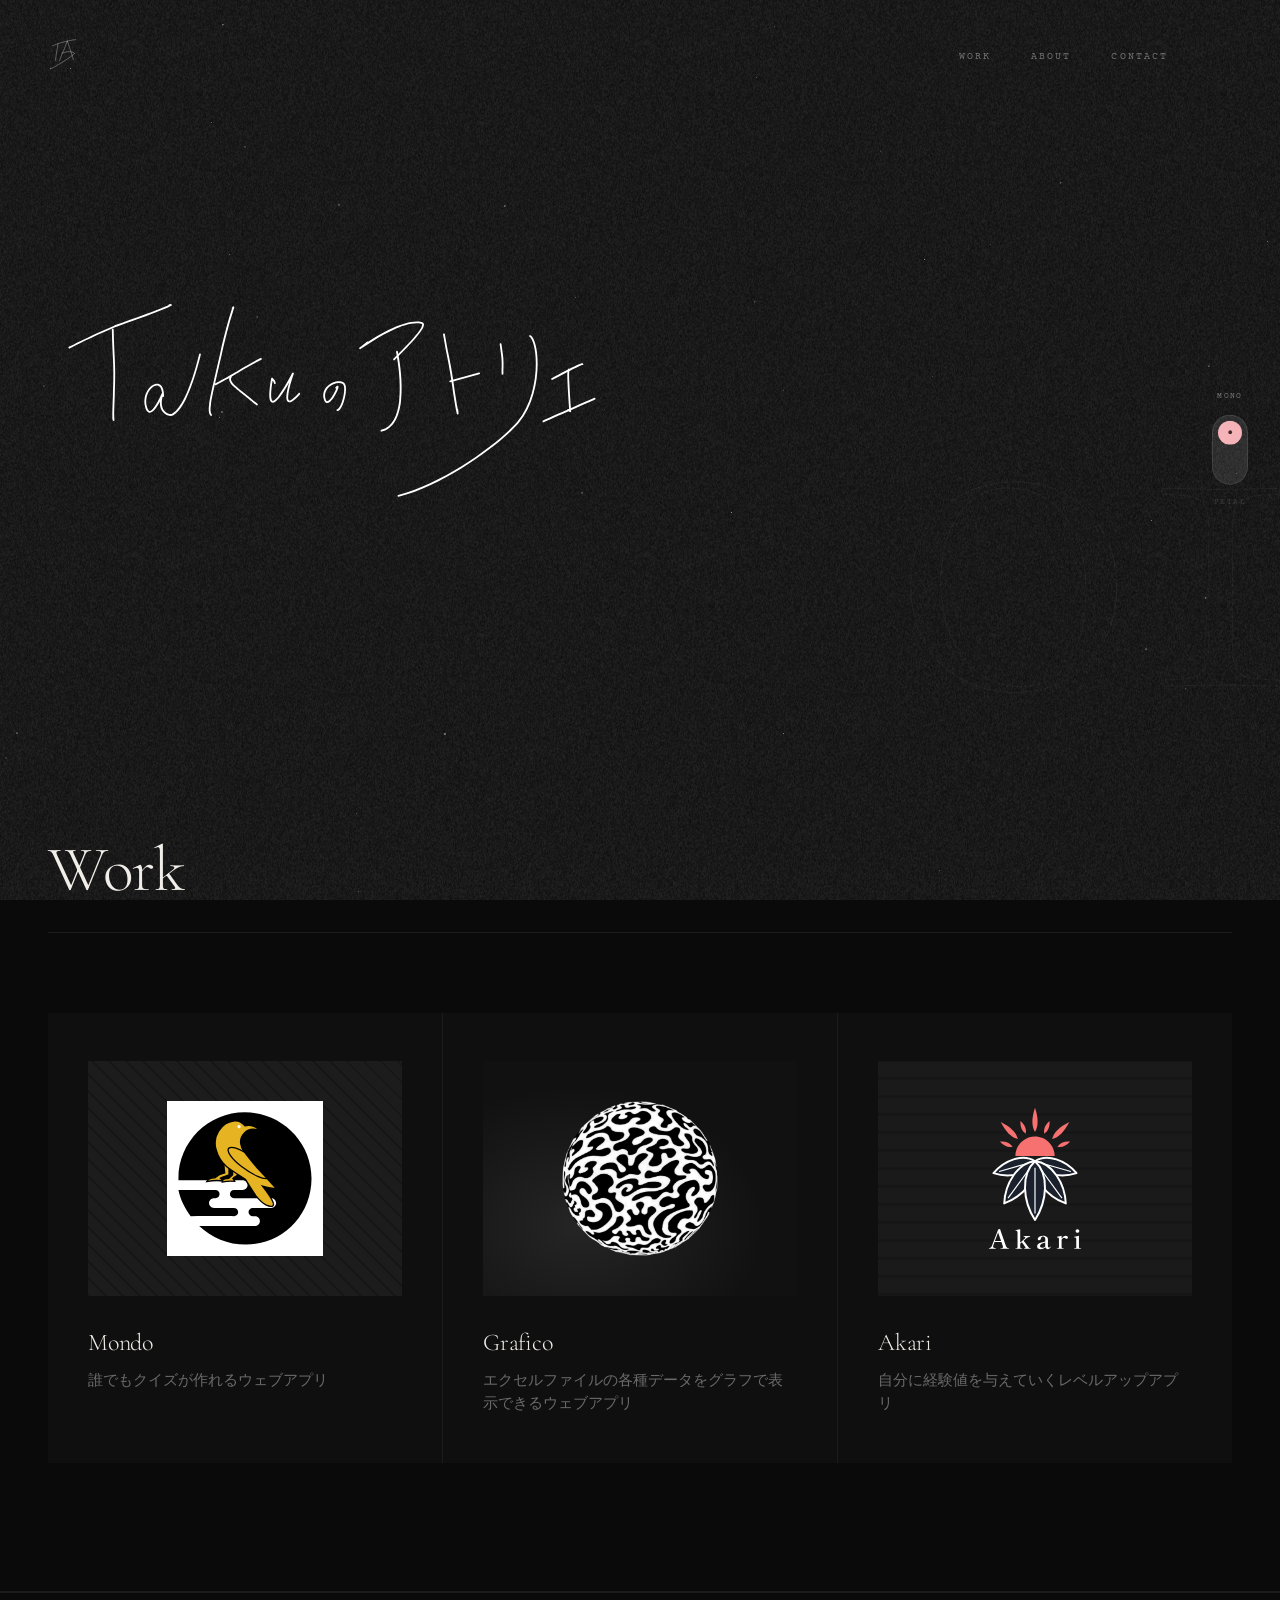
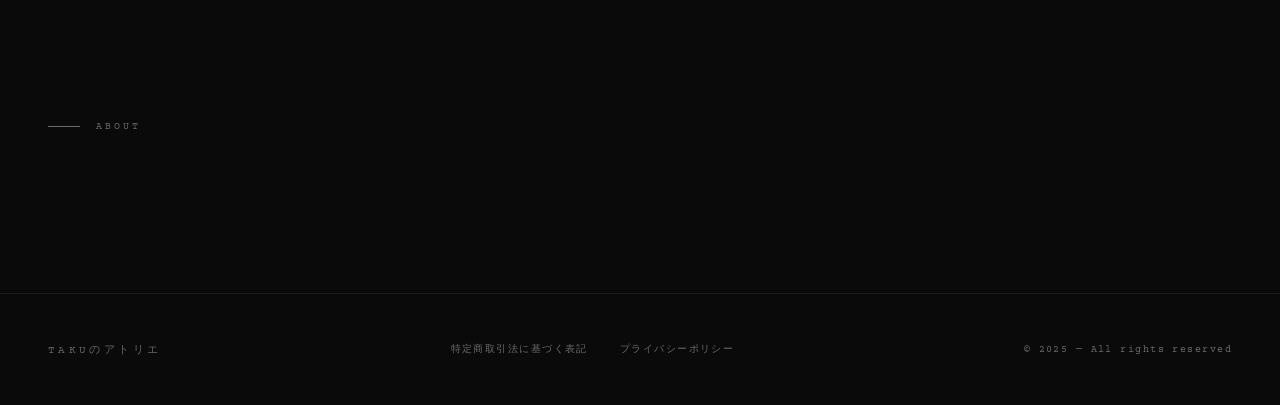
==== commit 7105fe36: "mondoのリンクを変更" ====
--- a/static/index.html
+++ b/static/index.html
@@ -544,7 +544,7 @@
     <h2 class="section-title">Work</h2>
   </div>
   <div class="works-grid">
-    <a class="work-item reveal" href="https://mondo-a8m264e1j-taku553s-projects.vercel.app/" target="_blank" rel="noopener noreferrer">
+    <a class="work-item reveal" href="https://mondo-psi.vercel.app/" target="_blank" rel="noopener noreferrer">
       <div class="work-img"><img src="assets/images/work/mondo/mondo_logo_copy.svg" alt="Mondo"></div>
       <h3 class="work-title">Mondo</h3>
       <p class="work-desc">誰でもクイズが作れるウェブアプリ</p>
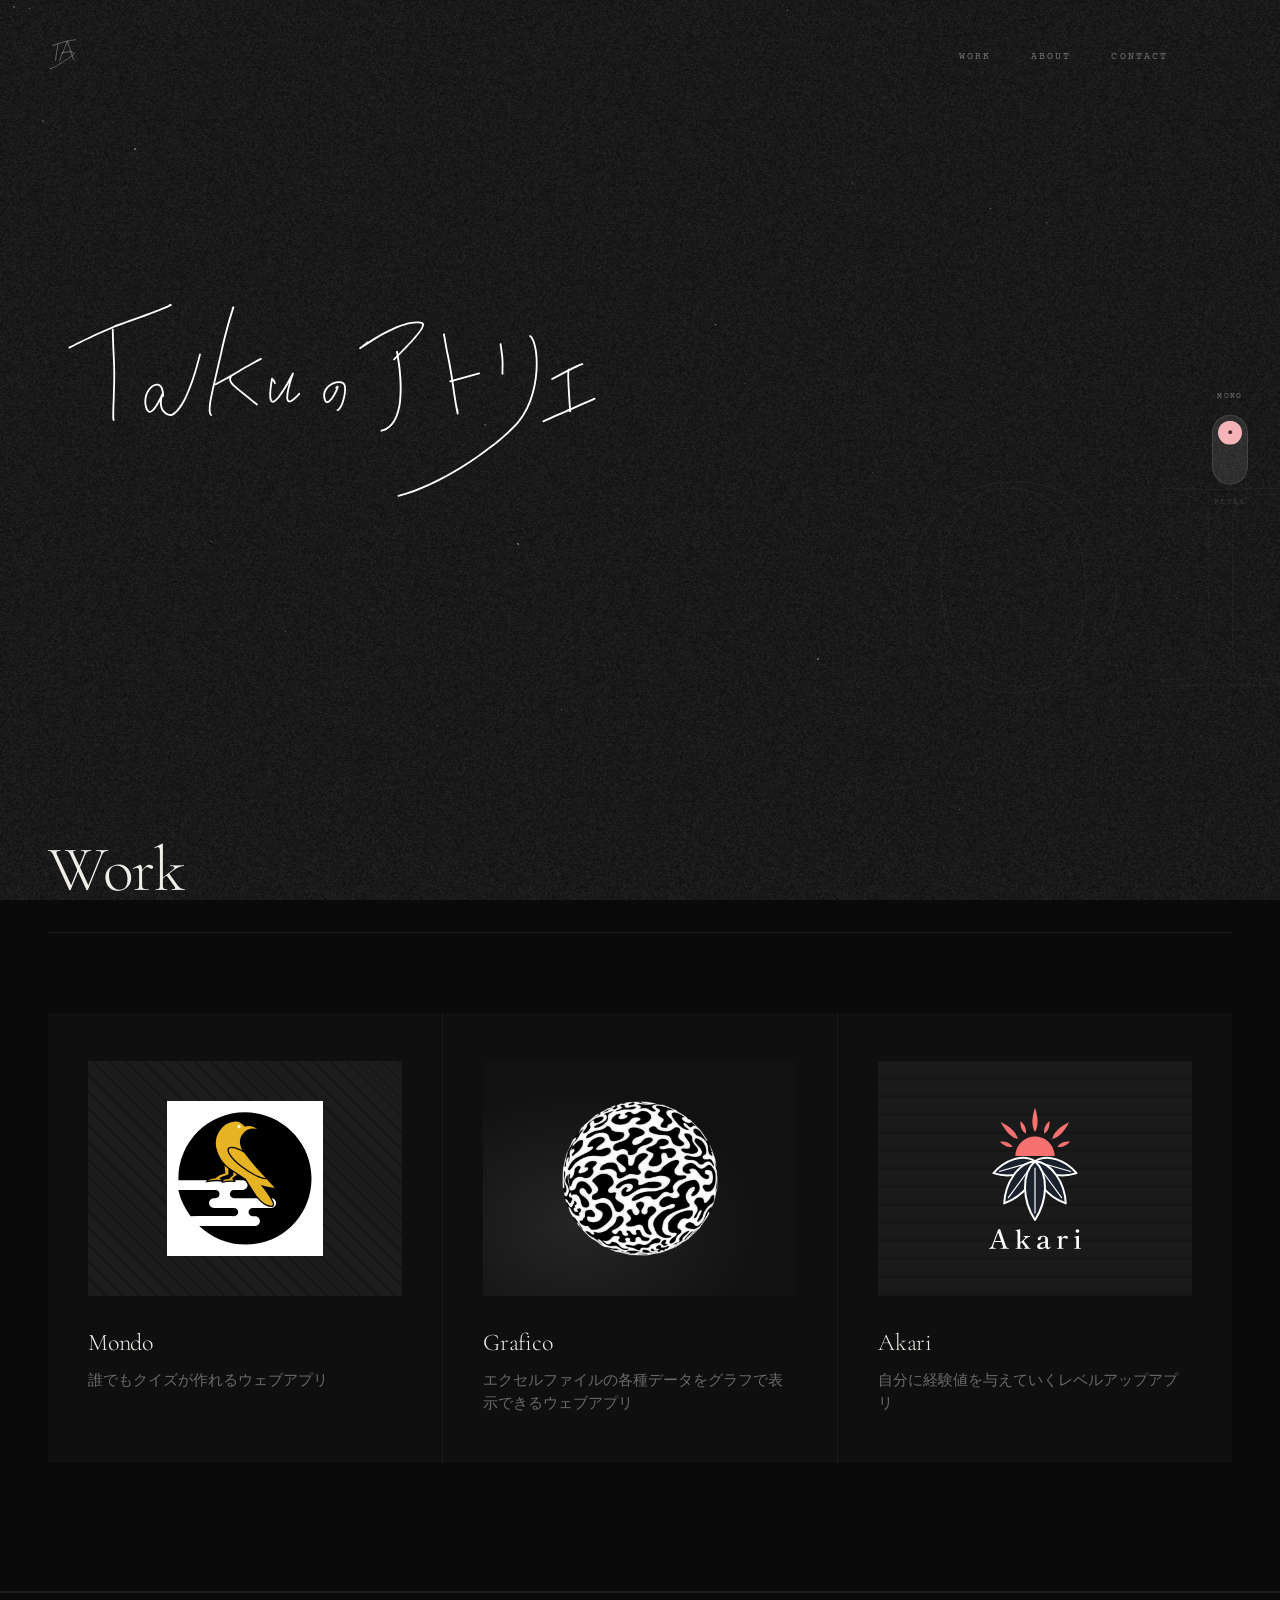
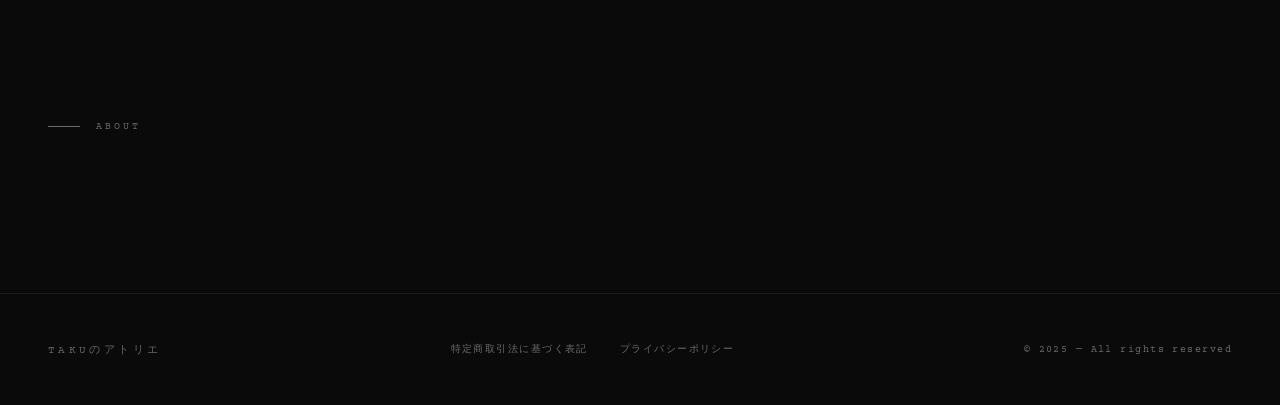
==== commit c047c4d6: "filter: invert(1)でテーマ着替え時にテキスト色を黒へ反転" ====
--- a/static/index.html
+++ b/static/index.html
@@ -231,6 +231,11 @@
     display: block;
     width: clamp(220px, 48vw, 620px);
     height: auto;
+    transition: filter var(--dur) var(--ease);
+  }
+
+  [data-theme="petal"] .hero-logo-img {
+    filter: invert(1);
   }
 
   .hero-desc {
